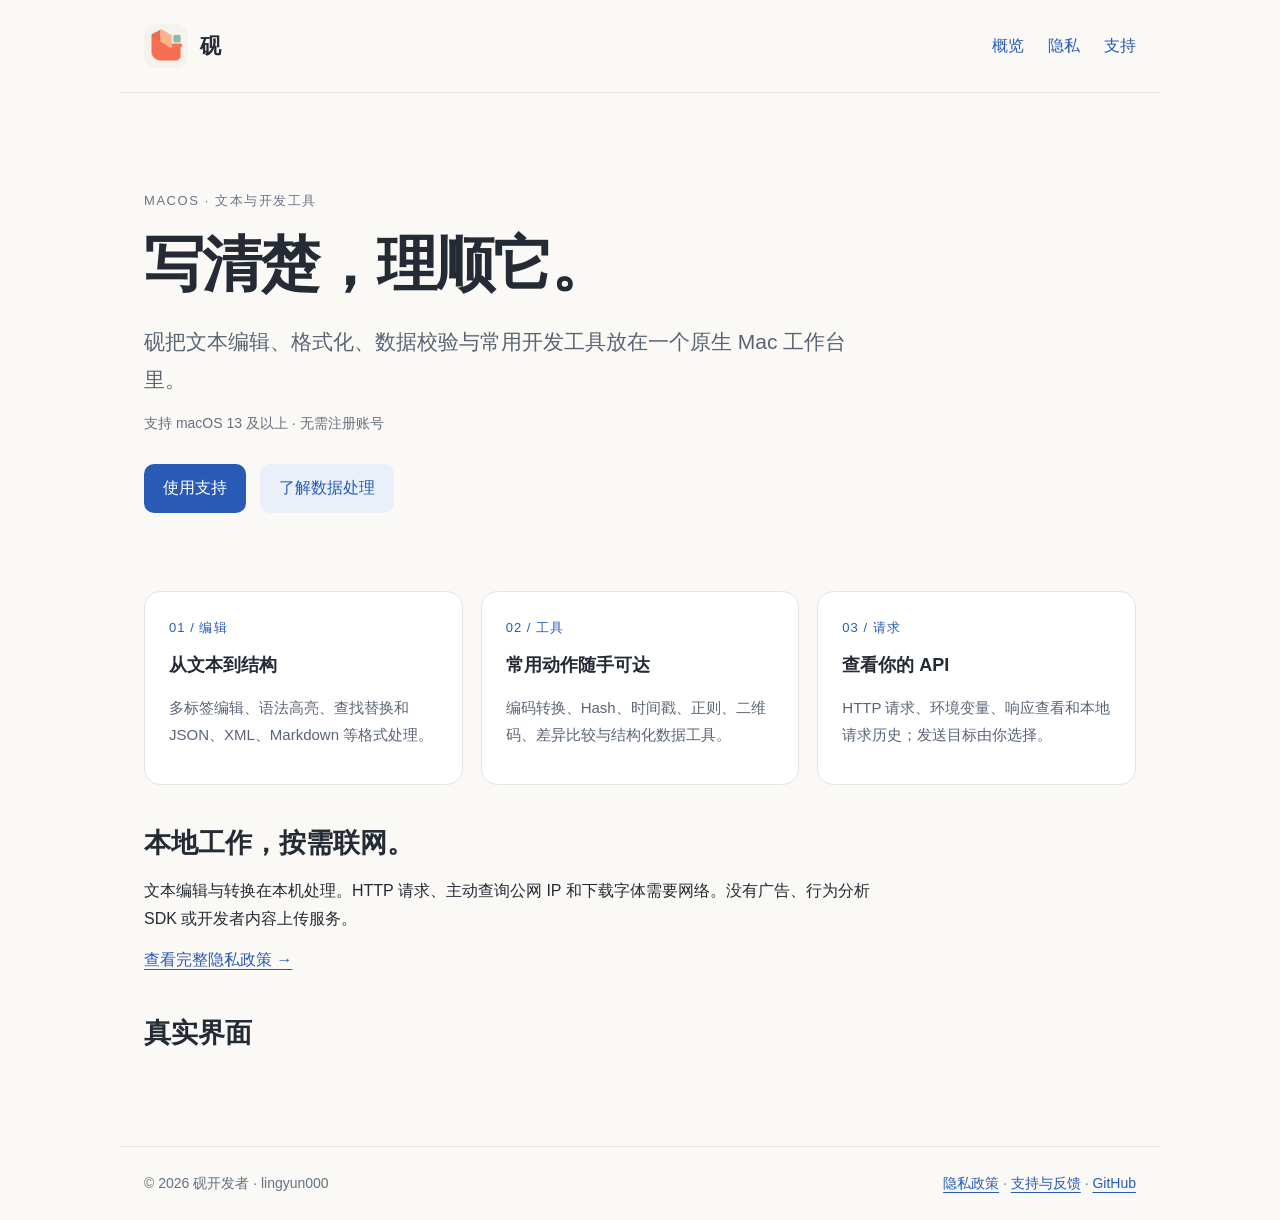
==== index.html @ 77517f28 "Publish Yan privacy policy and support website" ====
<!doctype html><html lang="zh-CN"><head><meta charset="UTF-8"><meta name="viewport" content="width=device-width,initial-scale=1"><meta name="description" content="砚，macOS 原生文本编辑与开发工具箱。隐私政策、使用支持和功能截图。"><title>macOS 开发工具箱 · 砚</title><link rel="icon" href="assets/icon.png"><link rel="stylesheet" href="style.css"></head><body><header><a class="brand" href="index.html"><img src="assets/icon.png" alt="砚应用图标">砚</a><nav aria-label="主导航"><a href="index.html">概览</a><a href="privacy.html">隐私</a><a href="support.html">支持</a></nav></header><main><section class="hero"><div class="eyebrow">MACOS · 文本与开发工具</div><h1>写清楚，理顺它。</h1><p class="lead">砚把文本编辑、格式化、数据校验与常用开发工具放在一个原生 Mac 工作台里。</p><p class="muted">支持 macOS 13 及以上 · 无需注册账号</p><div class="actions"><a class="button" href="support.html">使用支持</a><a class="button secondary" href="privacy.html">了解数据处理</a></div></section><section class="cards" aria-label="核心功能"><article class="card"><div class="number">01 / 编辑</div><h3>从文本到结构</h3><p>多标签编辑、语法高亮、查找替换和 JSON、XML、Markdown 等格式处理。</p></article><article class="card"><div class="number">02 / 工具</div><h3>常用动作随手可达</h3><p>编码转换、Hash、时间戳、正则、二维码、差异比较与结构化数据工具。</p></article><article class="card"><div class="number">03 / 请求</div><h3>查看你的 API</h3><p>HTTP 请求、环境变量、响应查看和本地请求历史；发送目标由你选择。</p></article></section><section><h2>本地工作，按需联网。</h2><p>文本编辑与转换在本机处理。HTTP 请求、主动查询公网 IP 和下载字体需要网络。没有广告、行为分析 SDK 或开发者内容上传服务。</p><a href="privacy.html">查看完整隐私政策 →</a></section><section id="screenshots"><h2>真实界面</h2><div class="screens" id="gallery"></div></section></main><footer><span>© 2026 砚开发者 · lingyun000</span><span><a href="privacy.html">隐私政策</a> · <a href="support.html">支持与反馈</a> · <a href="https://github.com/lingyun000/yan-app-support">GitHub</a></span></footer></body></html>
---- style.css ----
*{box-sizing:border-box}html{color-scheme:light}body{margin:0;background:#faf9f6;color:#242b35;font:16px/1.8 -apple-system,BlinkMacSystemFont,"SF Pro Text","PingFang SC",sans-serif}a{color:#295bb6;text-underline-offset:4px}a:focus-visible,summary:focus-visible{outline:3px solid #508ee8;outline-offset:5px}header,main,footer{max-width:1040px;margin:auto;padding:24px}header{display:flex;align-items:center;justify-content:space-between;border-bottom:1px solid #e5e4df}header a{text-decoration:none}nav{display:flex;gap:24px}.brand{display:flex;align-items:center;gap:12px;font-size:21px;font-weight:650;color:#242b35}.brand img{width:44px;height:44px;border-radius:12px}.hero{padding:72px 0 42px}.eyebrow{font-size:13px;letter-spacing:.12em;color:#6a7585}h1{font-size:clamp(36px,6vw,60px);line-height:1.15;letter-spacing:-.03em;margin:18px 0 24px}h2{font-size:27px;line-height:1.4;margin:40px 0 14px}h3{font-size:18px;margin:10px 0}p{max-width:760px;margin:12px 0}.lead{font-size:21px;color:#586474;max-width:720px}.actions{display:flex;gap:14px;flex-wrap:wrap;margin-top:28px}.button{display:inline-block;background:#295bb6;color:white;padding:10px 19px;border-radius:10px;text-decoration:none}.button.secondary{color:#295bb6;background:#eaf0fa}.cards{display:grid;grid-template-columns:repeat(3,1fr);gap:18px;margin:36px 0}.card{background:white;border:1px solid #e4e5e8;border-radius:16px;padding:24px}.card p{font-size:15px;color:#596576}.number{color:#295bb6;font-size:13px;letter-spacing:.08em}.notice{border-left:3px solid #295bb6;background:#f0f4fb;padding:16px 22px;margin:24px 0}.muted,footer{color:#657080;font-size:14px}.document{max-width:850px}.document h1{font-size:42px}.document h2{font-size:24px}table{border-collapse:collapse;width:100%;margin:20px 0;font-size:14px}th,td{padding:12px;border:1px solid #dde1e7;text-align:left;vertical-align:top}th{background:#edf1f7}code{font-family:ui-monospace,monospace;font-size:.9em;overflow-wrap:anywhere}details{background:white;border:1px solid #e4e5e8;border-radius:12px;padding:18px 22px;margin:12px 0}summary{cursor:pointer;font-weight:600}footer{border-top:1px solid #e5e4df;margin-top:55px;display:flex;justify-content:space-between;gap:16px;flex-wrap:wrap}.screens{display:grid;gap:24px}.screens img{display:block;width:100%;border-radius:12px;border:1px solid #dde1e7}.screens figcaption{color:#657080;font-size:14px}figure{margin:0}ul,ol{padding-left:24px}li{margin:6px 0}@media(max-width:700px){header{align-items:flex-start;gap:12px}nav{gap:14px;font-size:14px}.hero{padding-top:42px}.cards{grid-template-columns:1fr}.document h1{font-size:34px}table{display:block;overflow:auto}}
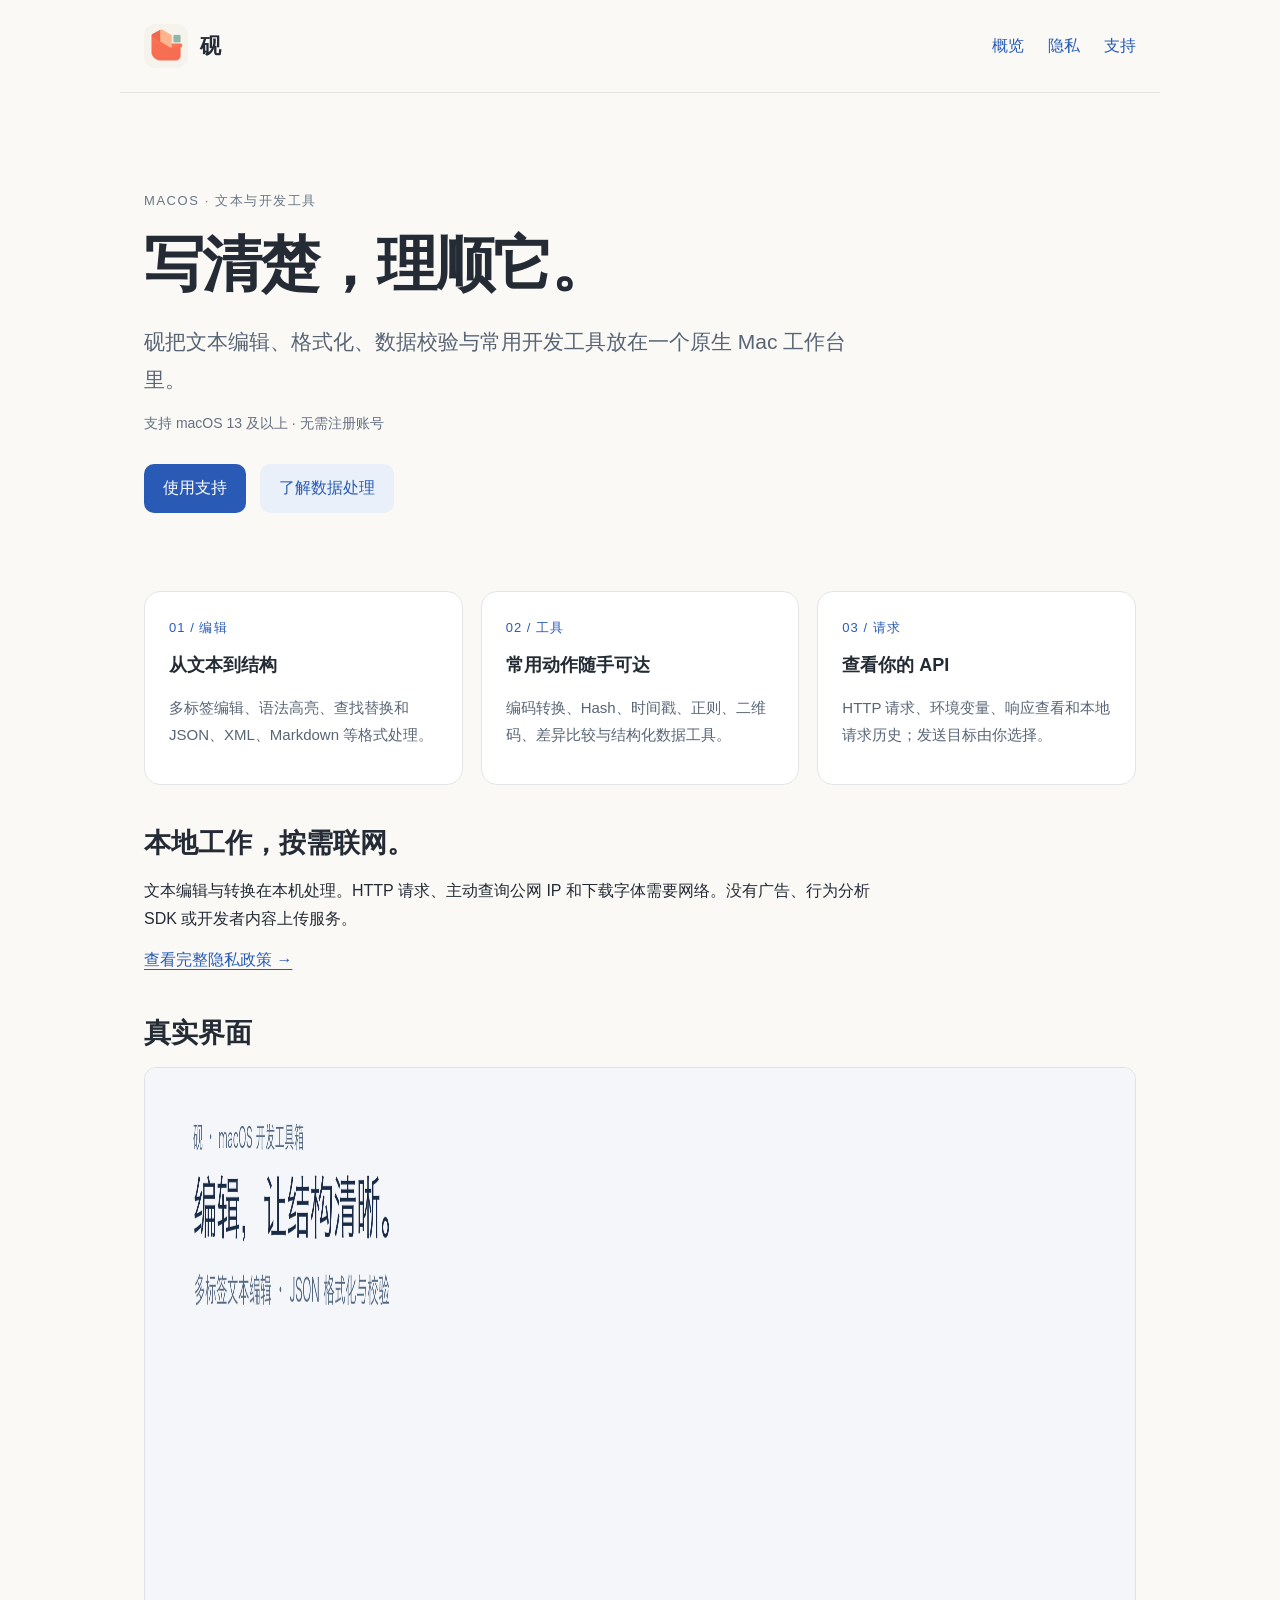
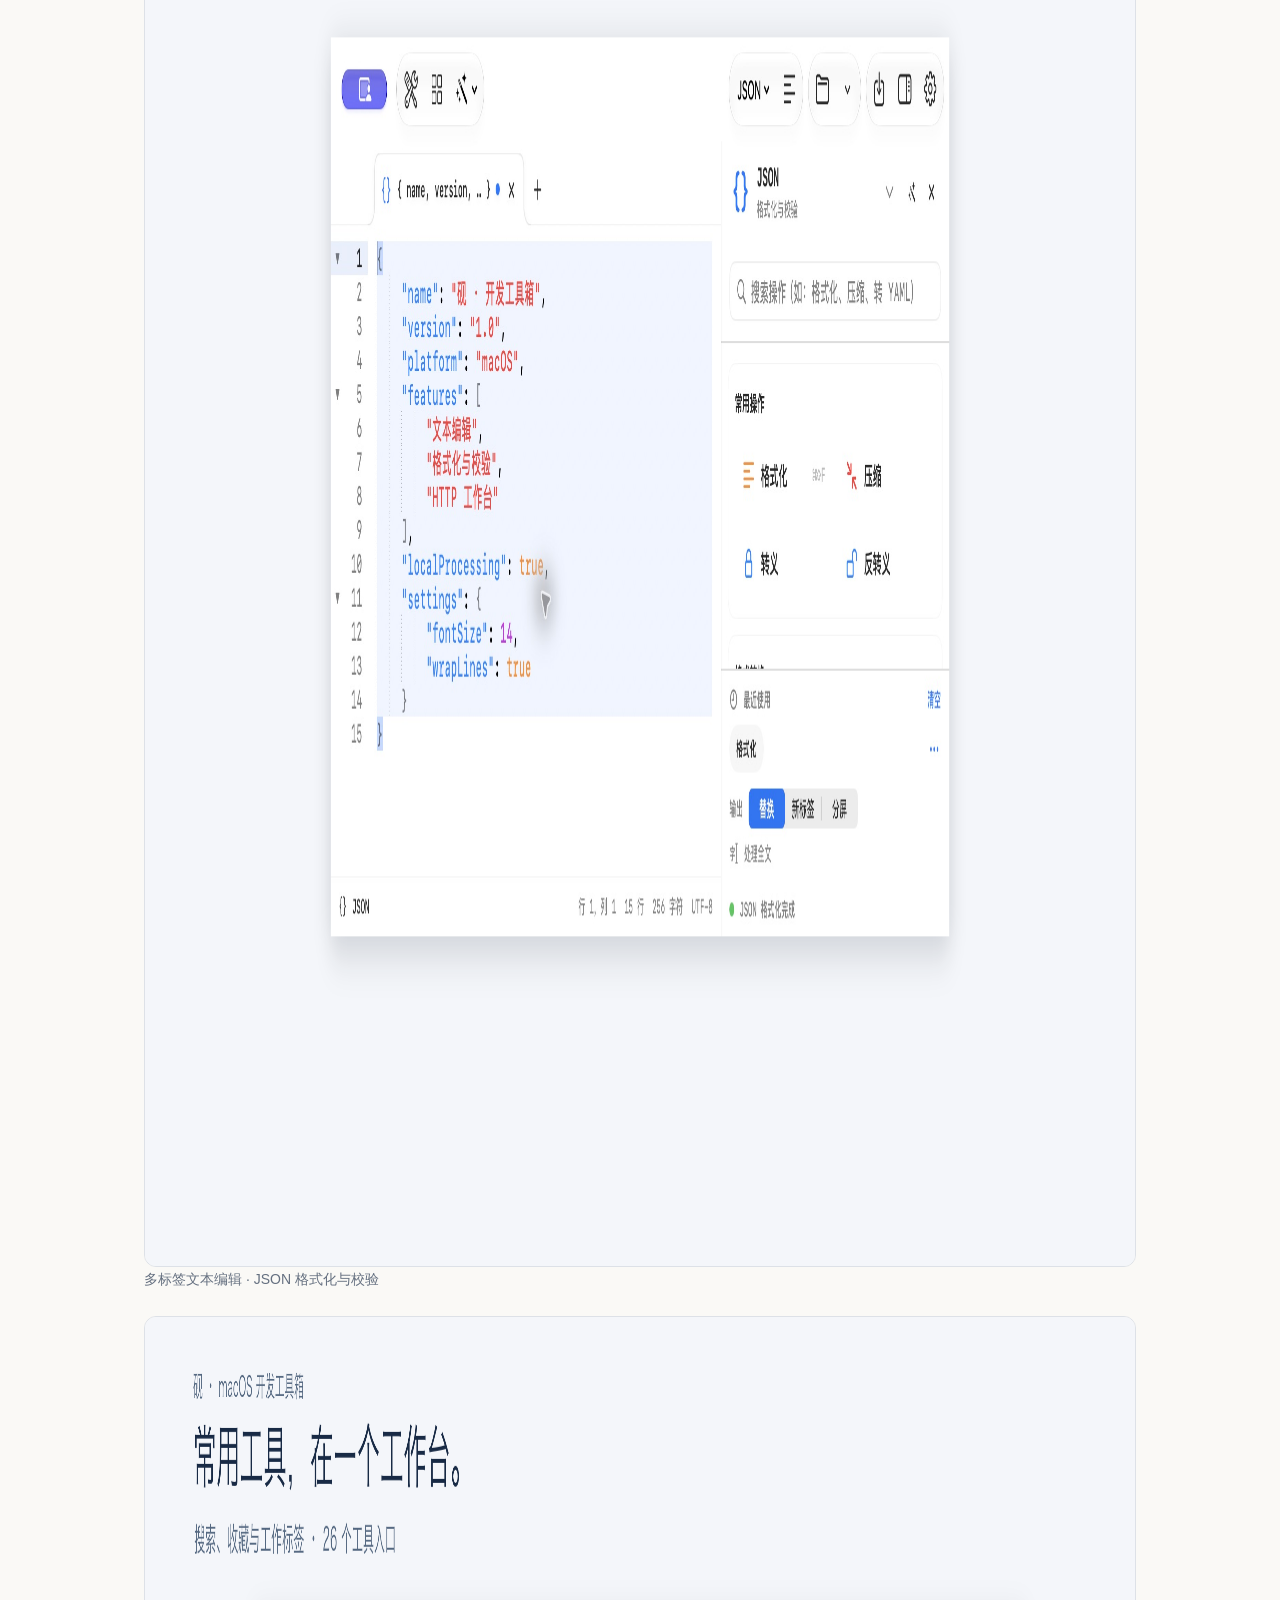
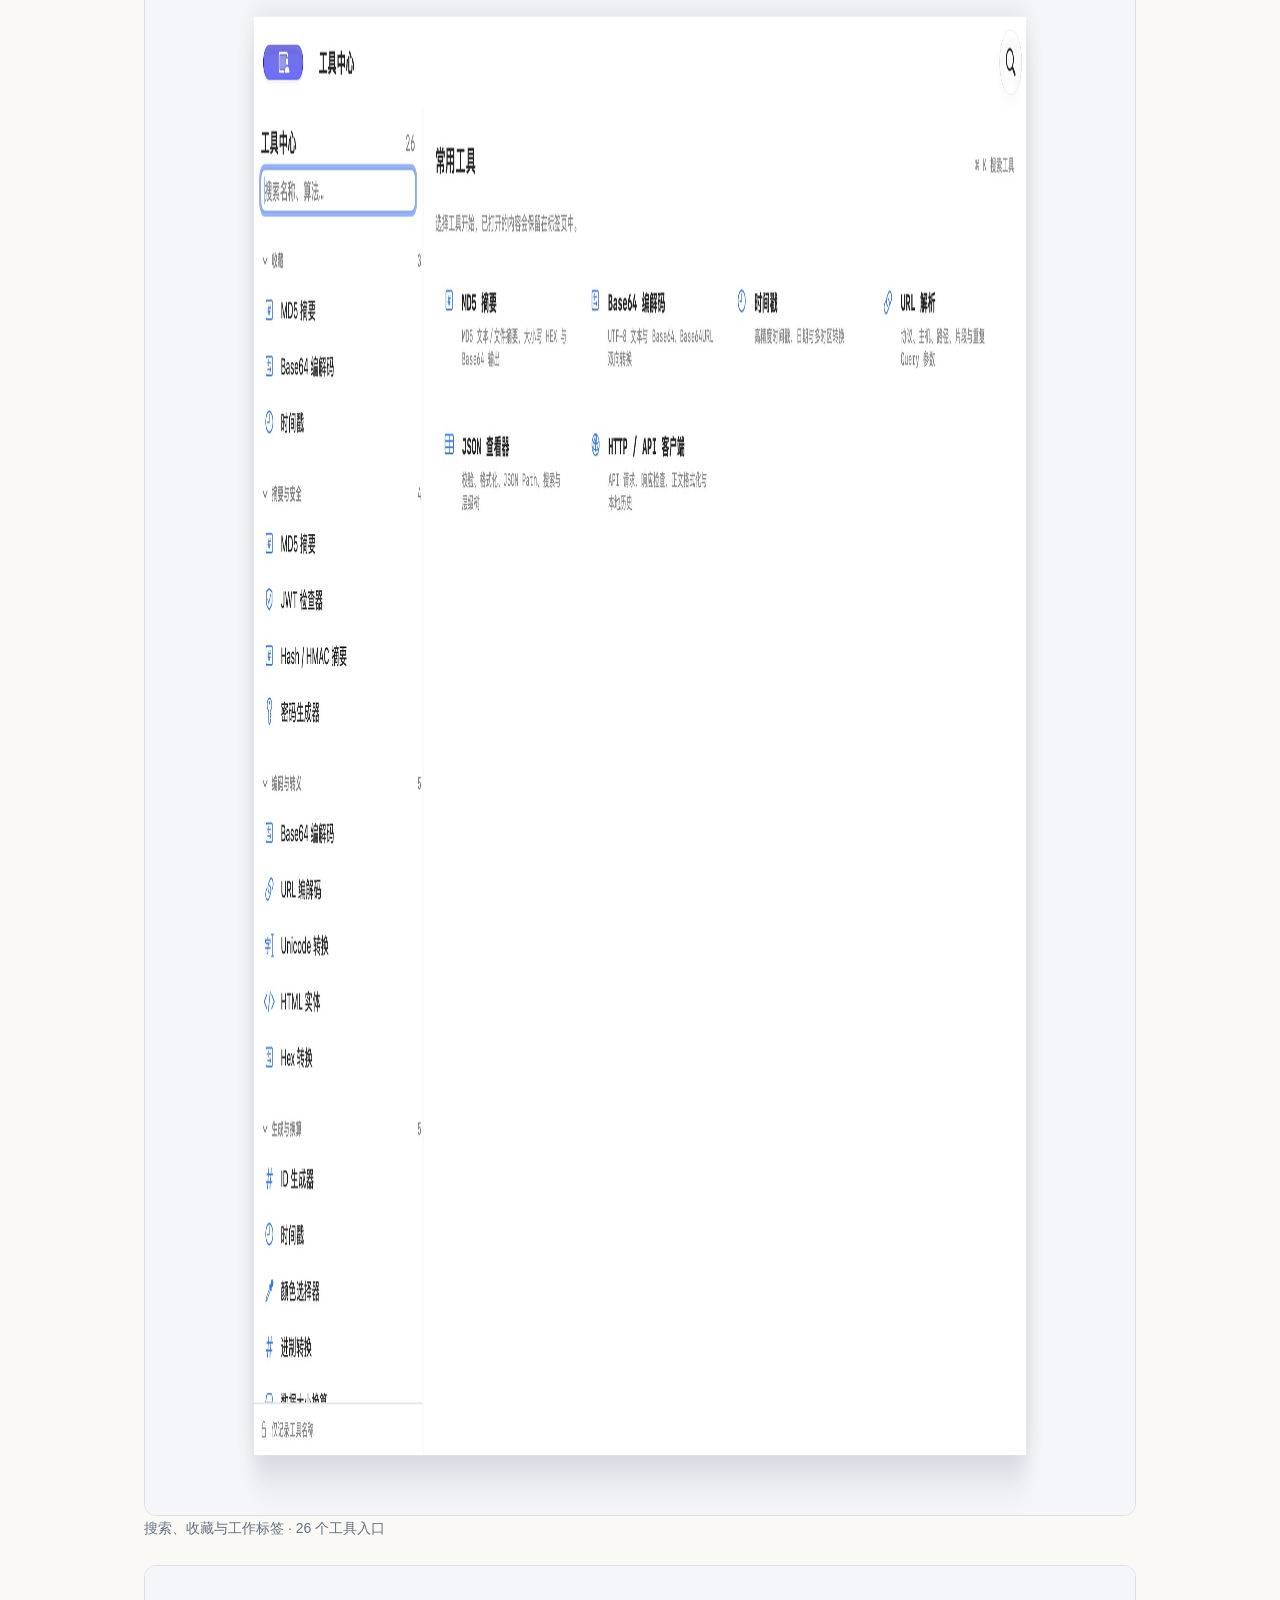
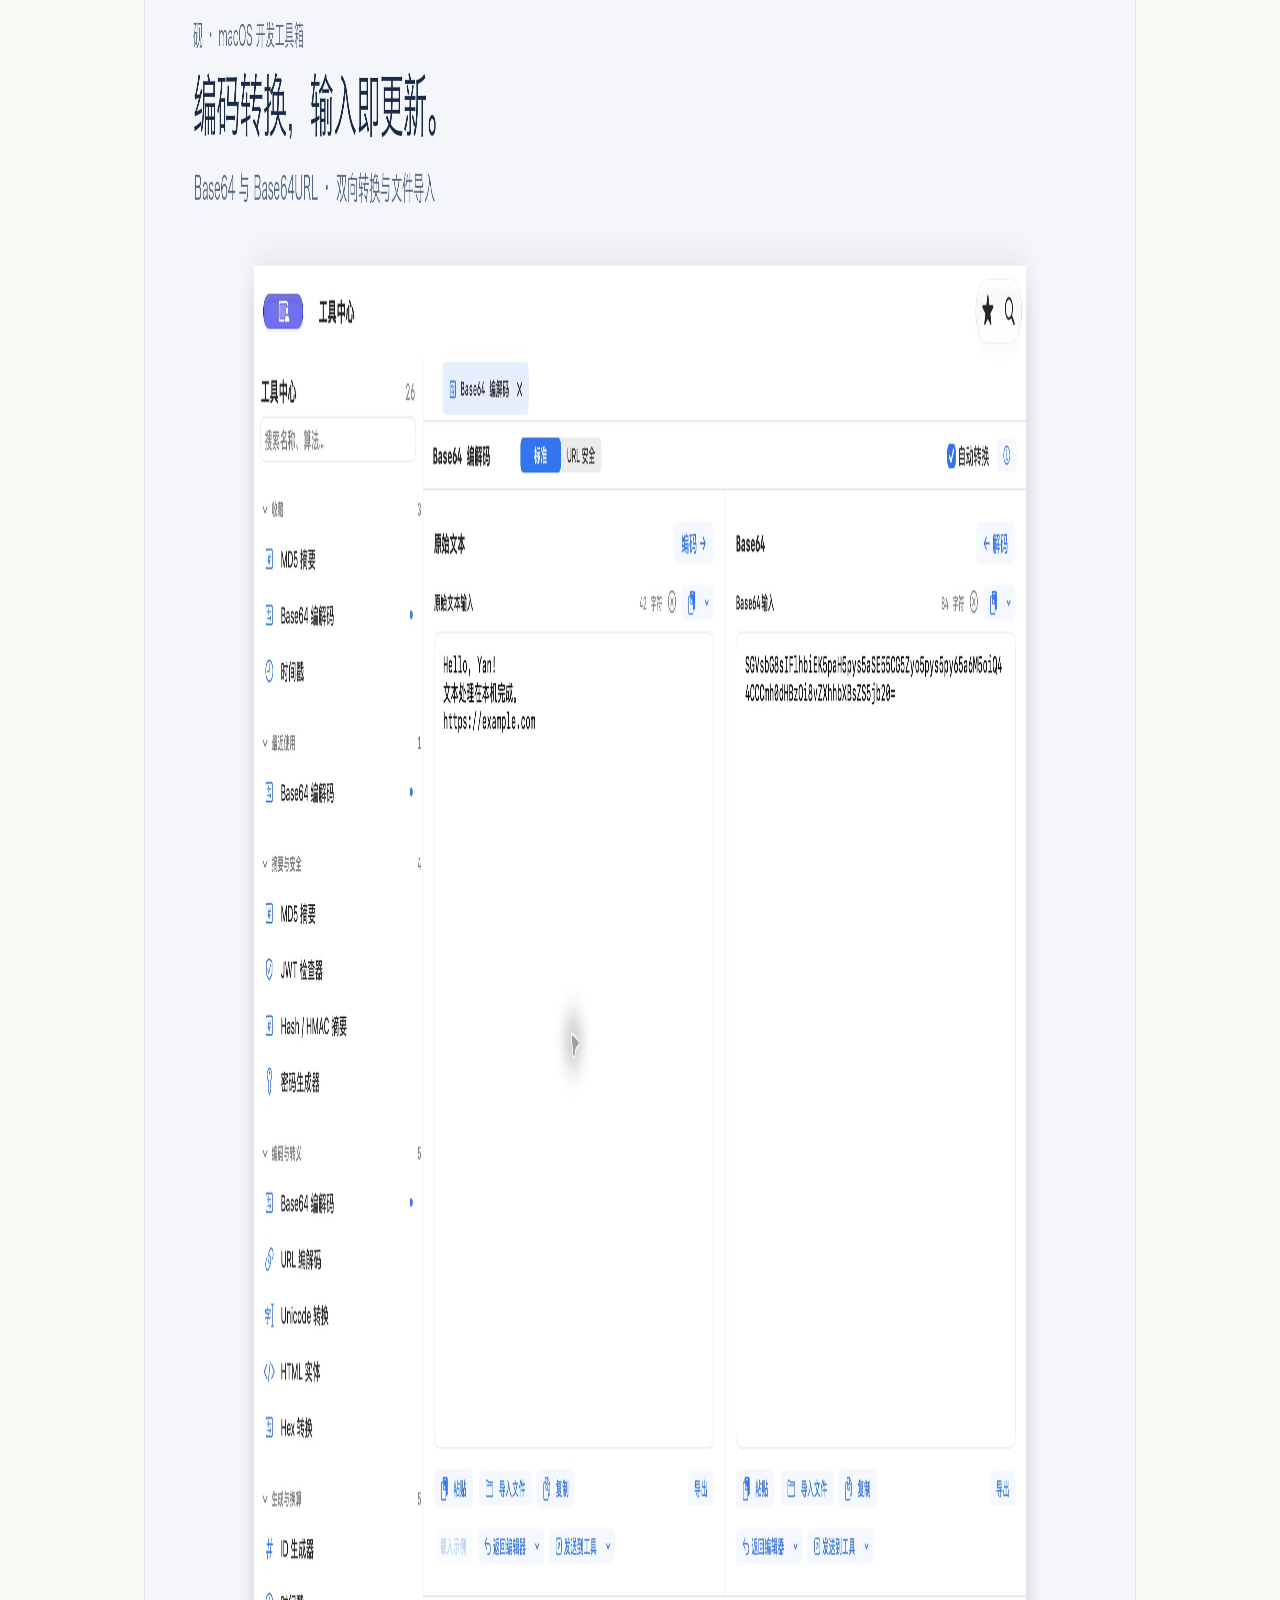
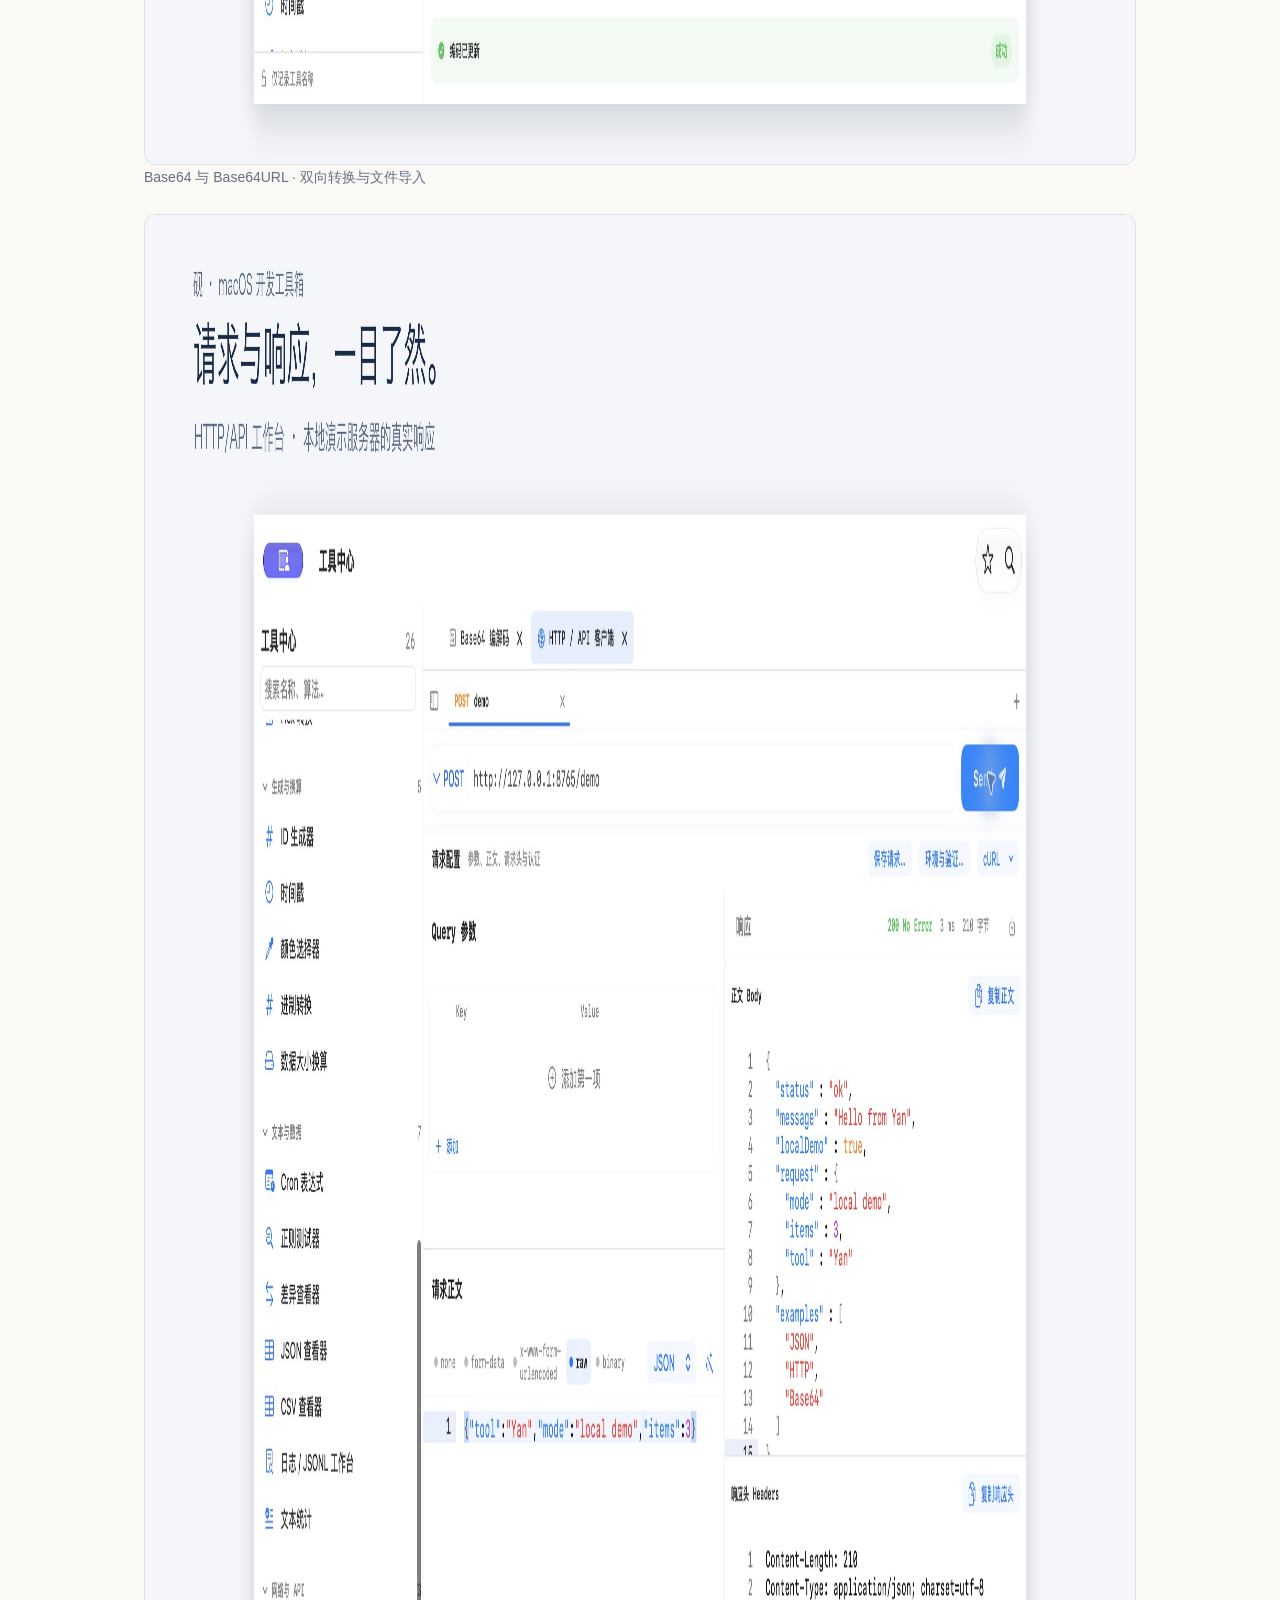
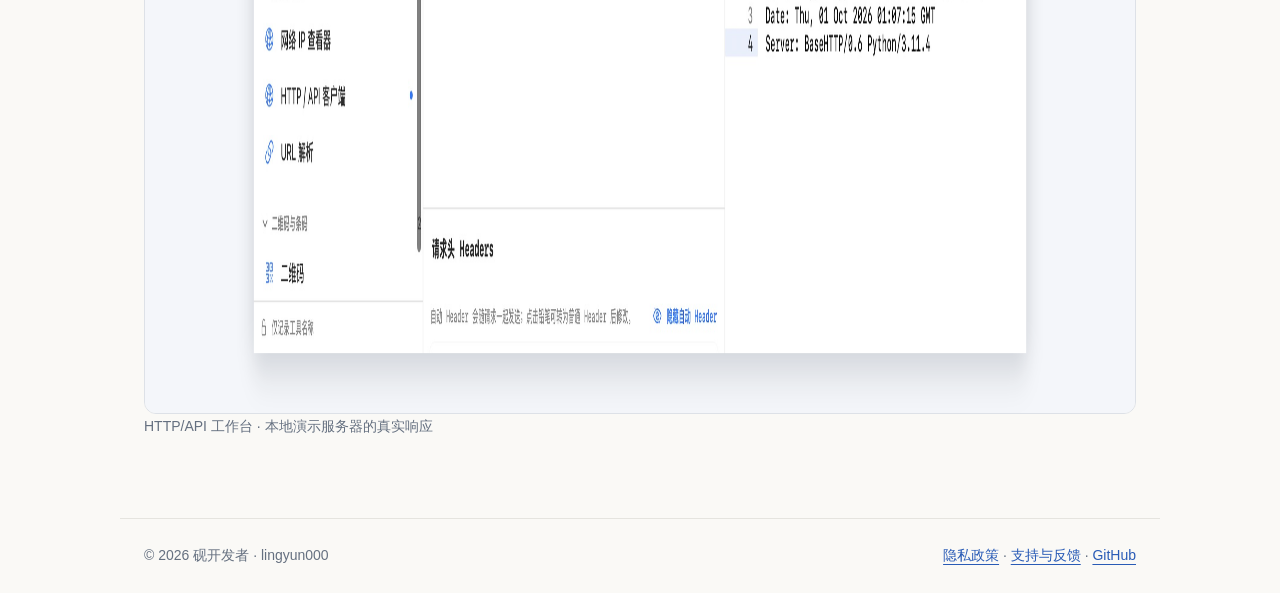
==== commit bede738e: "Add actual app screenshots and feature gallery" ====
--- a/index.html
+++ b/index.html
@@ -1 +1 @@
-<!doctype html><html lang="zh-CN"><head><meta charset="UTF-8"><meta name="viewport" content="width=device-width,initial-scale=1"><meta name="description" content="砚，macOS 原生文本编辑与开发工具箱。隐私政策、使用支持和功能截图。"><title>macOS 开发工具箱 · 砚</title><link rel="icon" href="assets/icon.png"><link rel="stylesheet" href="style.css"></head><body><header><a class="brand" href="index.html"><img src="assets/icon.png" alt="砚应用图标">砚</a><nav aria-label="主导航"><a href="index.html">概览</a><a href="privacy.html">隐私</a><a href="support.html">支持</a></nav></header><main><section class="hero"><div class="eyebrow">MACOS · 文本与开发工具</div><h1>写清楚，理顺它。</h1><p class="lead">砚把文本编辑、格式化、数据校验与常用开发工具放在一个原生 Mac 工作台里。</p><p class="muted">支持 macOS 13 及以上 · 无需注册账号</p><div class="actions"><a class="button" href="support.html">使用支持</a><a class="button secondary" href="privacy.html">了解数据处理</a></div></section><section class="cards" aria-label="核心功能"><article class="card"><div class="number">01 / 编辑</div><h3>从文本到结构</h3><p>多标签编辑、语法高亮、查找替换和 JSON、XML、Markdown 等格式处理。</p></article><article class="card"><div class="number">02 / 工具</div><h3>常用动作随手可达</h3><p>编码转换、Hash、时间戳、正则、二维码、差异比较与结构化数据工具。</p></article><article class="card"><div class="number">03 / 请求</div><h3>查看你的 API</h3><p>HTTP 请求、环境变量、响应查看和本地请求历史；发送目标由你选择。</p></article></section><section><h2>本地工作，按需联网。</h2><p>文本编辑与转换在本机处理。HTTP 请求、主动查询公网 IP 和下载字体需要网络。没有广告、行为分析 SDK 或开发者内容上传服务。</p><a href="privacy.html">查看完整隐私政策 →</a></section><section id="screenshots"><h2>真实界面</h2><div class="screens" id="gallery"></div></section></main><footer><span>© 2026 砚开发者 · lingyun000</span><span><a href="privacy.html">隐私政策</a> · <a href="support.html">支持与反馈</a> · <a href="https://github.com/lingyun000/yan-app-support">GitHub</a></span></footer></body></html>+<!doctype html><html lang="zh-CN"><head><meta charset="UTF-8"><meta name="viewport" content="width=device-width,initial-scale=1"><meta name="description" content="砚，macOS 原生文本编辑与开发工具箱。隐私政策、使用支持和功能截图。"><title>macOS 开发工具箱 · 砚</title><link rel="icon" href="assets/icon.png"><link rel="stylesheet" href="style.css"></head><body><header><a class="brand" href="index.html"><img src="assets/icon.png" alt="砚应用图标">砚</a><nav aria-label="主导航"><a href="index.html">概览</a><a href="privacy.html">隐私</a><a href="support.html">支持</a></nav></header><main><section class="hero"><div class="eyebrow">MACOS · 文本与开发工具</div><h1>写清楚，理顺它。</h1><p class="lead">砚把文本编辑、格式化、数据校验与常用开发工具放在一个原生 Mac 工作台里。</p><p class="muted">支持 macOS 13 及以上 · 无需注册账号</p><div class="actions"><a class="button" href="support.html">使用支持</a><a class="button secondary" href="privacy.html">了解数据处理</a></div></section><section class="cards" aria-label="核心功能"><article class="card"><div class="number">01 / 编辑</div><h3>从文本到结构</h3><p>多标签编辑、语法高亮、查找替换和 JSON、XML、Markdown 等格式处理。</p></article><article class="card"><div class="number">02 / 工具</div><h3>常用动作随手可达</h3><p>编码转换、Hash、时间戳、正则、二维码、差异比较与结构化数据工具。</p></article><article class="card"><div class="number">03 / 请求</div><h3>查看你的 API</h3><p>HTTP 请求、环境变量、响应查看和本地请求历史；发送目标由你选择。</p></article></section><section><h2>本地工作，按需联网。</h2><p>文本编辑与转换在本机处理。HTTP 请求、主动查询公网 IP 和下载字体需要网络。没有广告、行为分析 SDK 或开发者内容上传服务。</p><a href="privacy.html">查看完整隐私政策 →</a></section><section id="screenshots"><h2>真实界面</h2><div class="screens" id="gallery"><figure><img src="assets/editor.png" alt="编辑，让结构清晰。 多标签文本编辑 · JSON 格式化与校验" loading="lazy" width="2880" height="1800"><figcaption>多标签文本编辑 · JSON 格式化与校验</figcaption></figure><figure><img src="assets/tools.png" alt="常用工具，在一个工作台。 搜索、收藏与工作标签 · 26 个工具入口" loading="lazy" width="2880" height="1800"><figcaption>搜索、收藏与工作标签 · 26 个工具入口</figcaption></figure><figure><img src="assets/base64.png" alt="编码转换，输入即更新。 Base64 与 Base64URL · 双向转换与文件导入" loading="lazy" width="2880" height="1800"><figcaption>Base64 与 Base64URL · 双向转换与文件导入</figcaption></figure><figure><img src="assets/http.png" alt="请求与响应，一目了然。 HTTP/API 工作台 · 本地演示服务器的真实响应" loading="lazy" width="2880" height="1800"><figcaption>HTTP/API 工作台 · 本地演示服务器的真实响应</figcaption></figure></div></section></main><footer><span>© 2026 砚开发者 · lingyun000</span><span><a href="privacy.html">隐私政策</a> · <a href="support.html">支持与反馈</a> · <a href="https://github.com/lingyun000/yan-app-support">GitHub</a></span></footer></body></html>
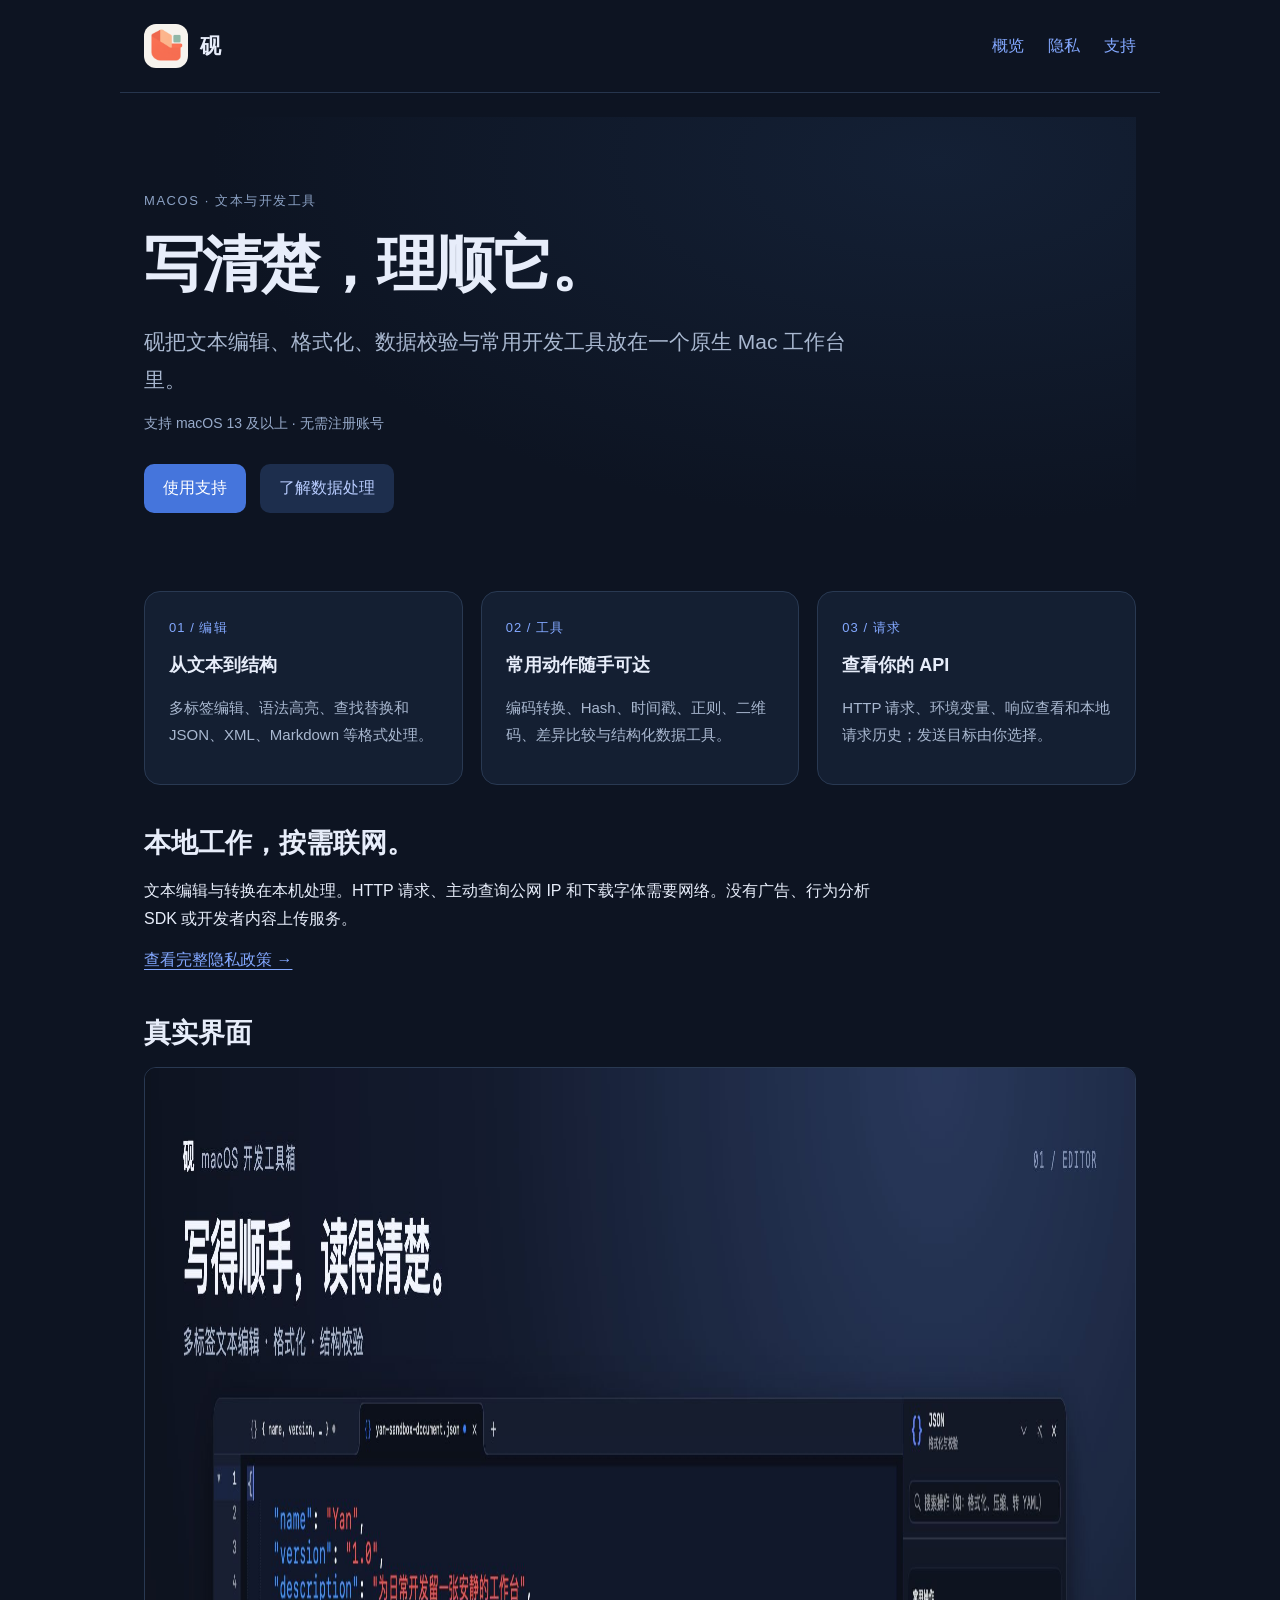
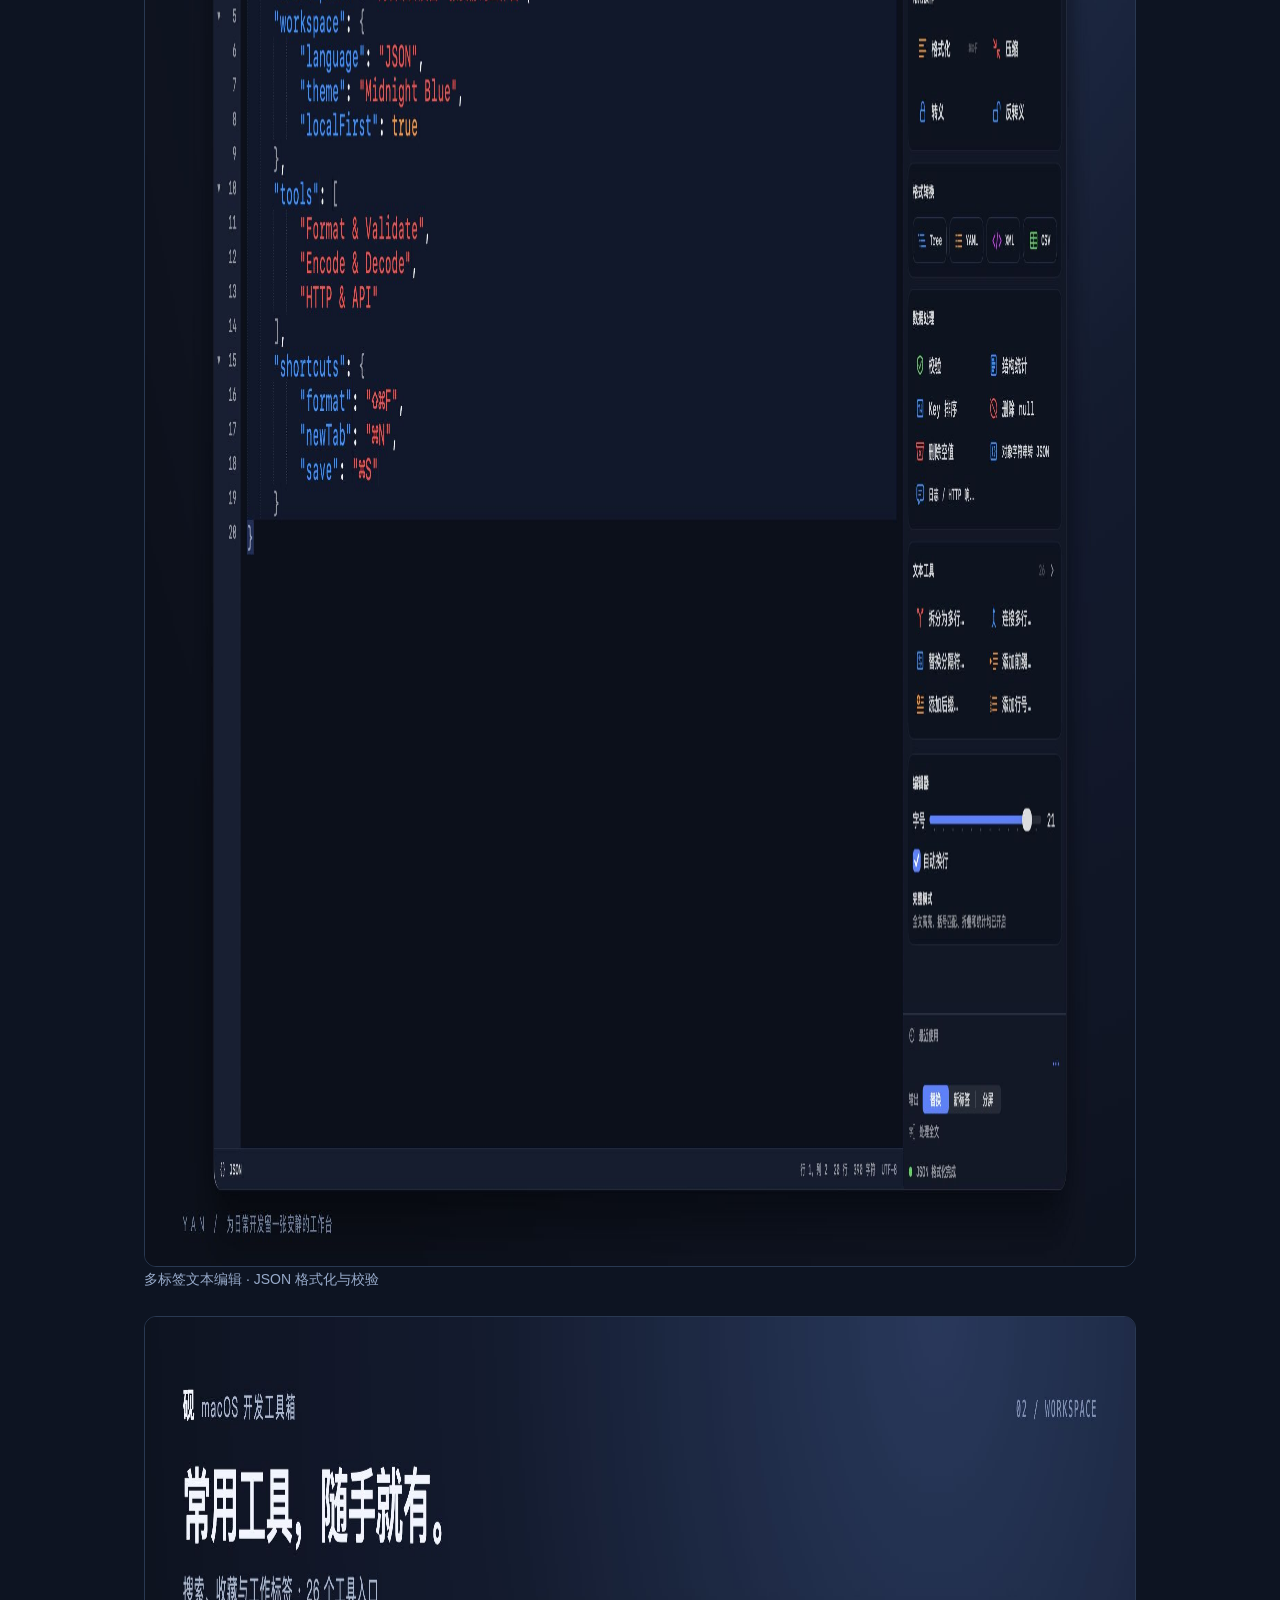
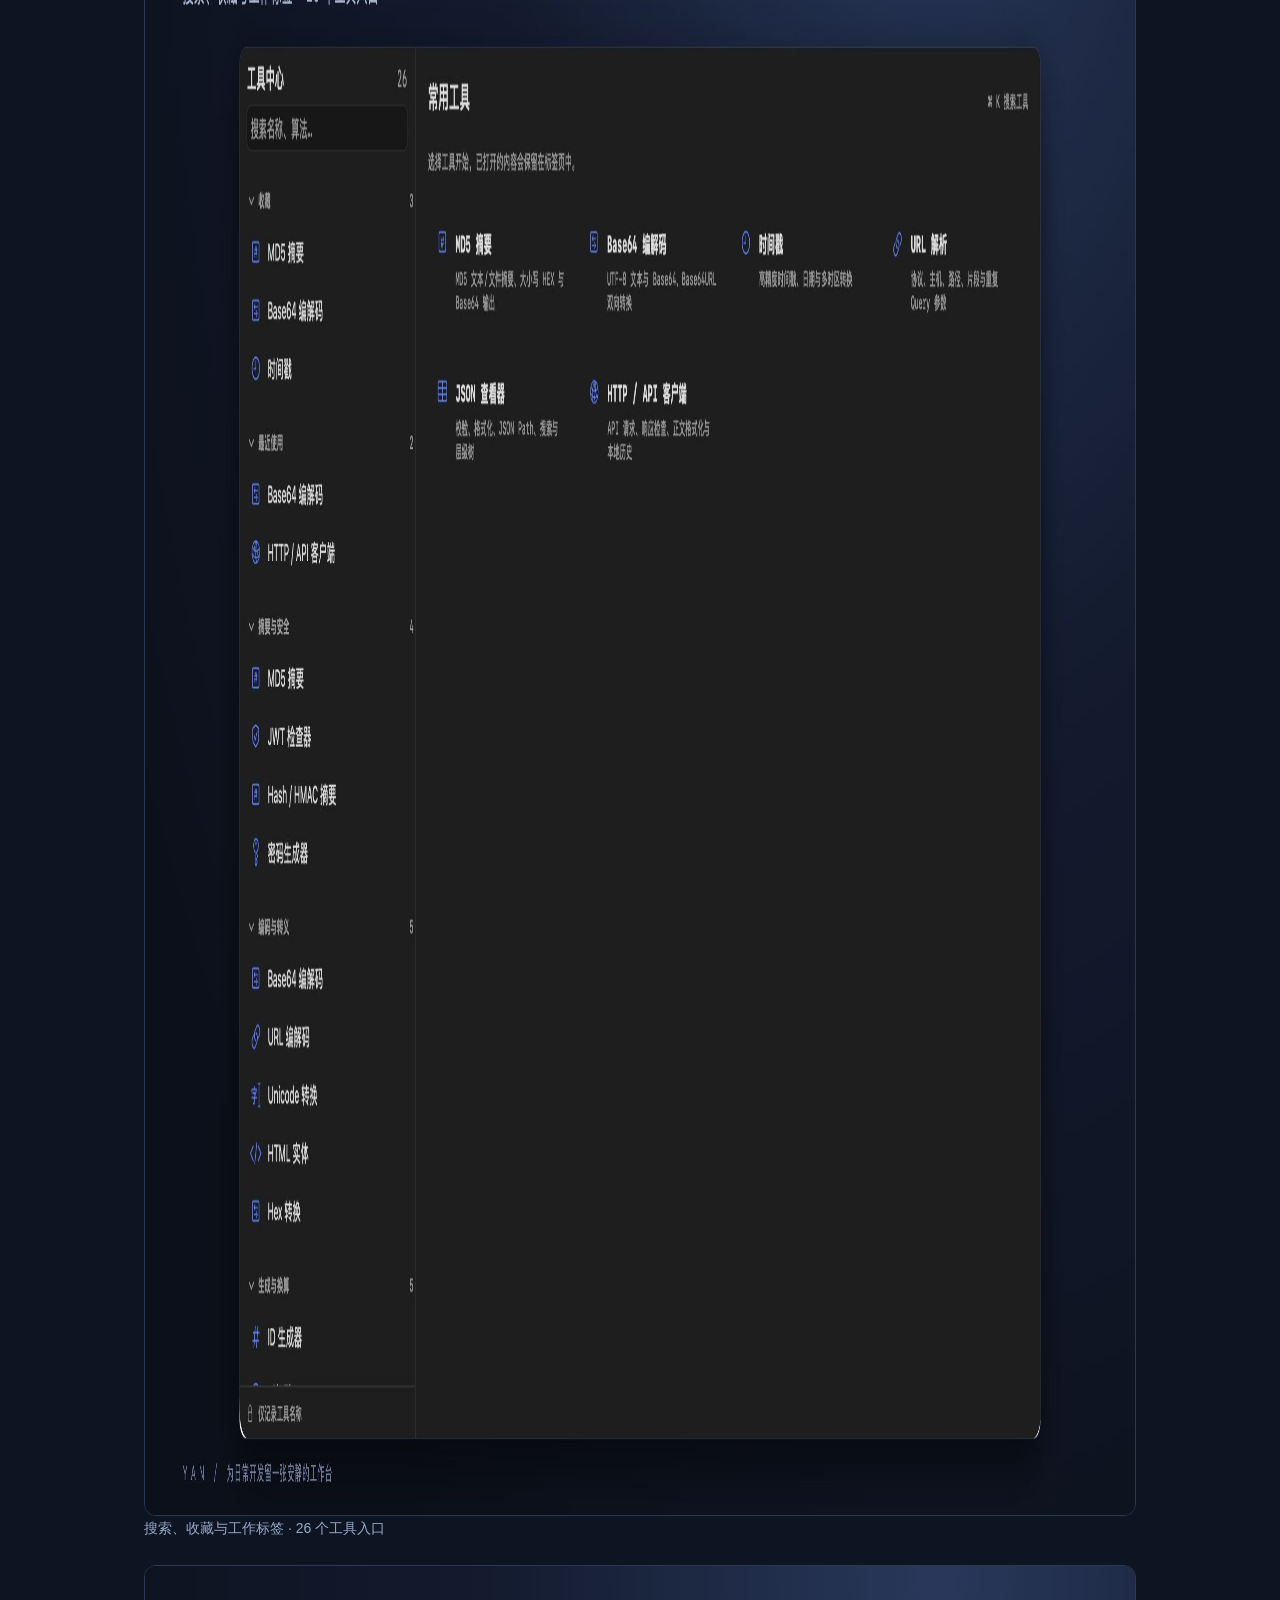
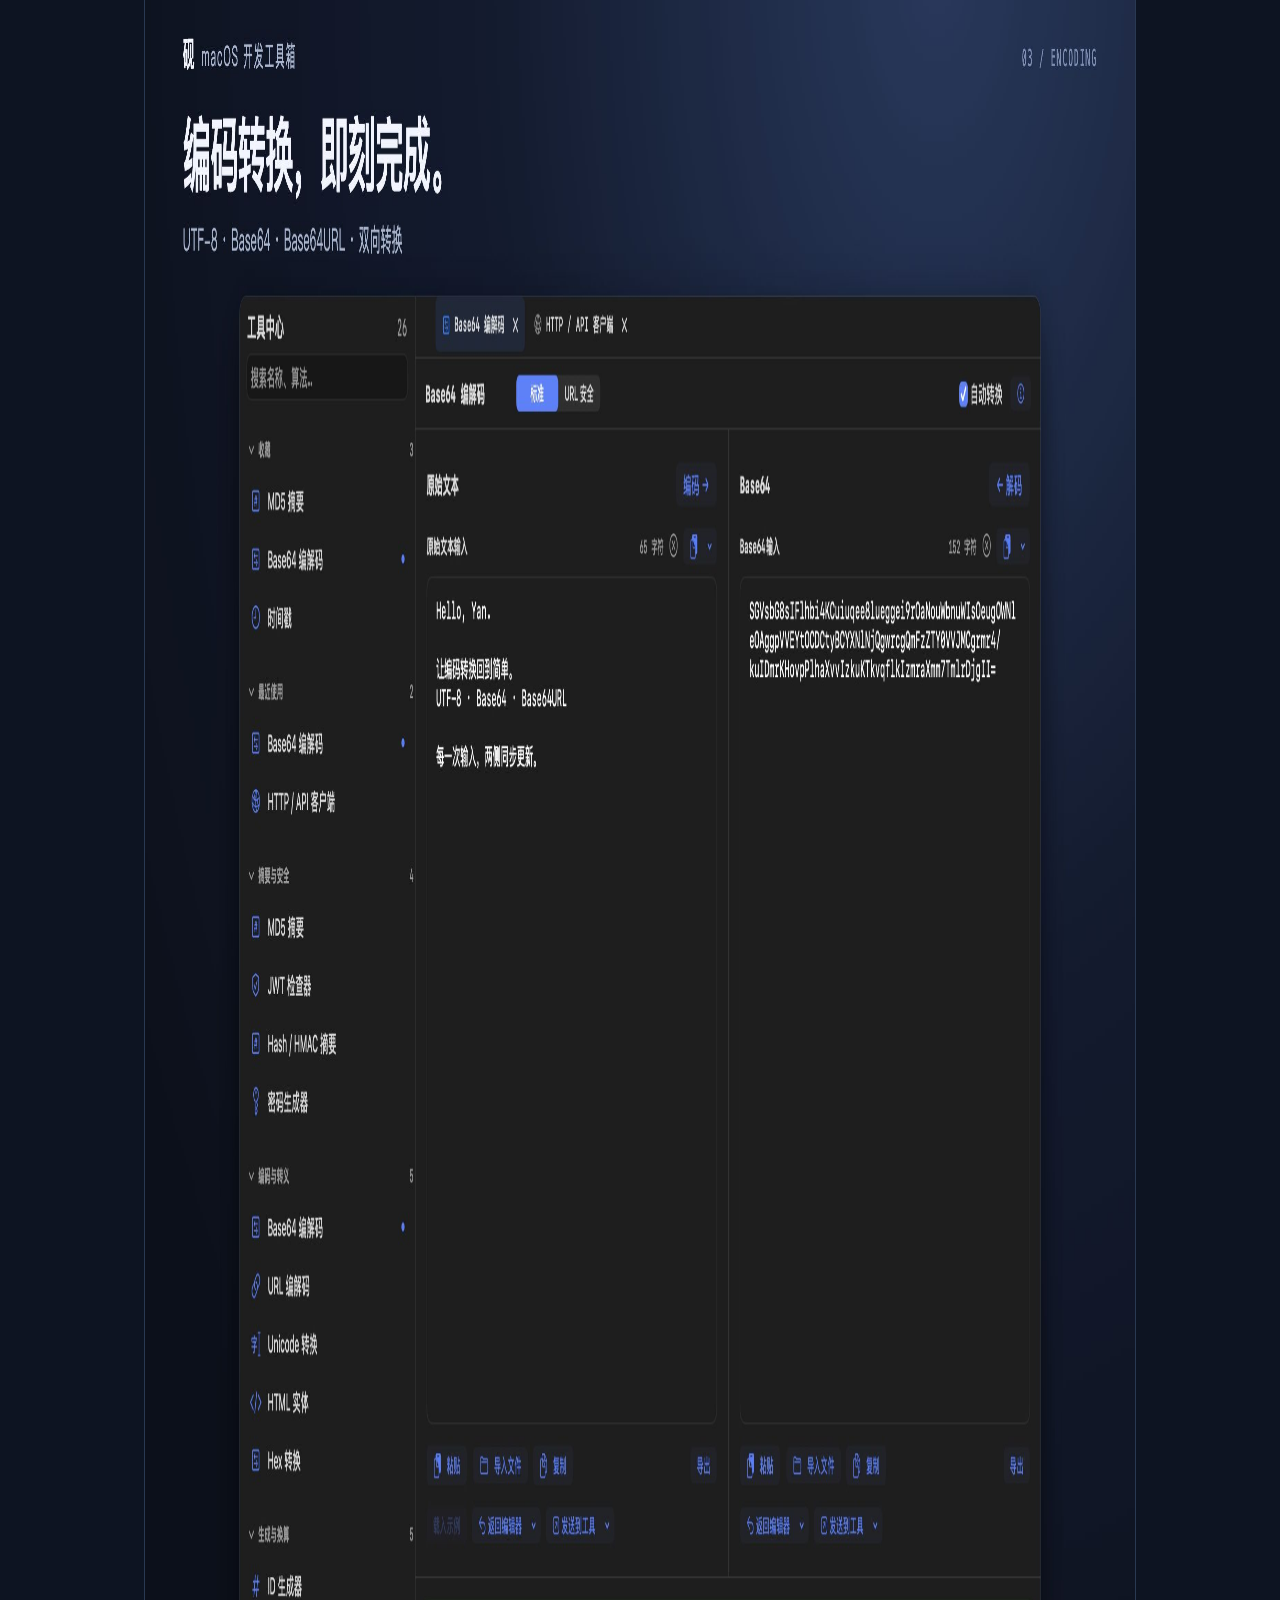
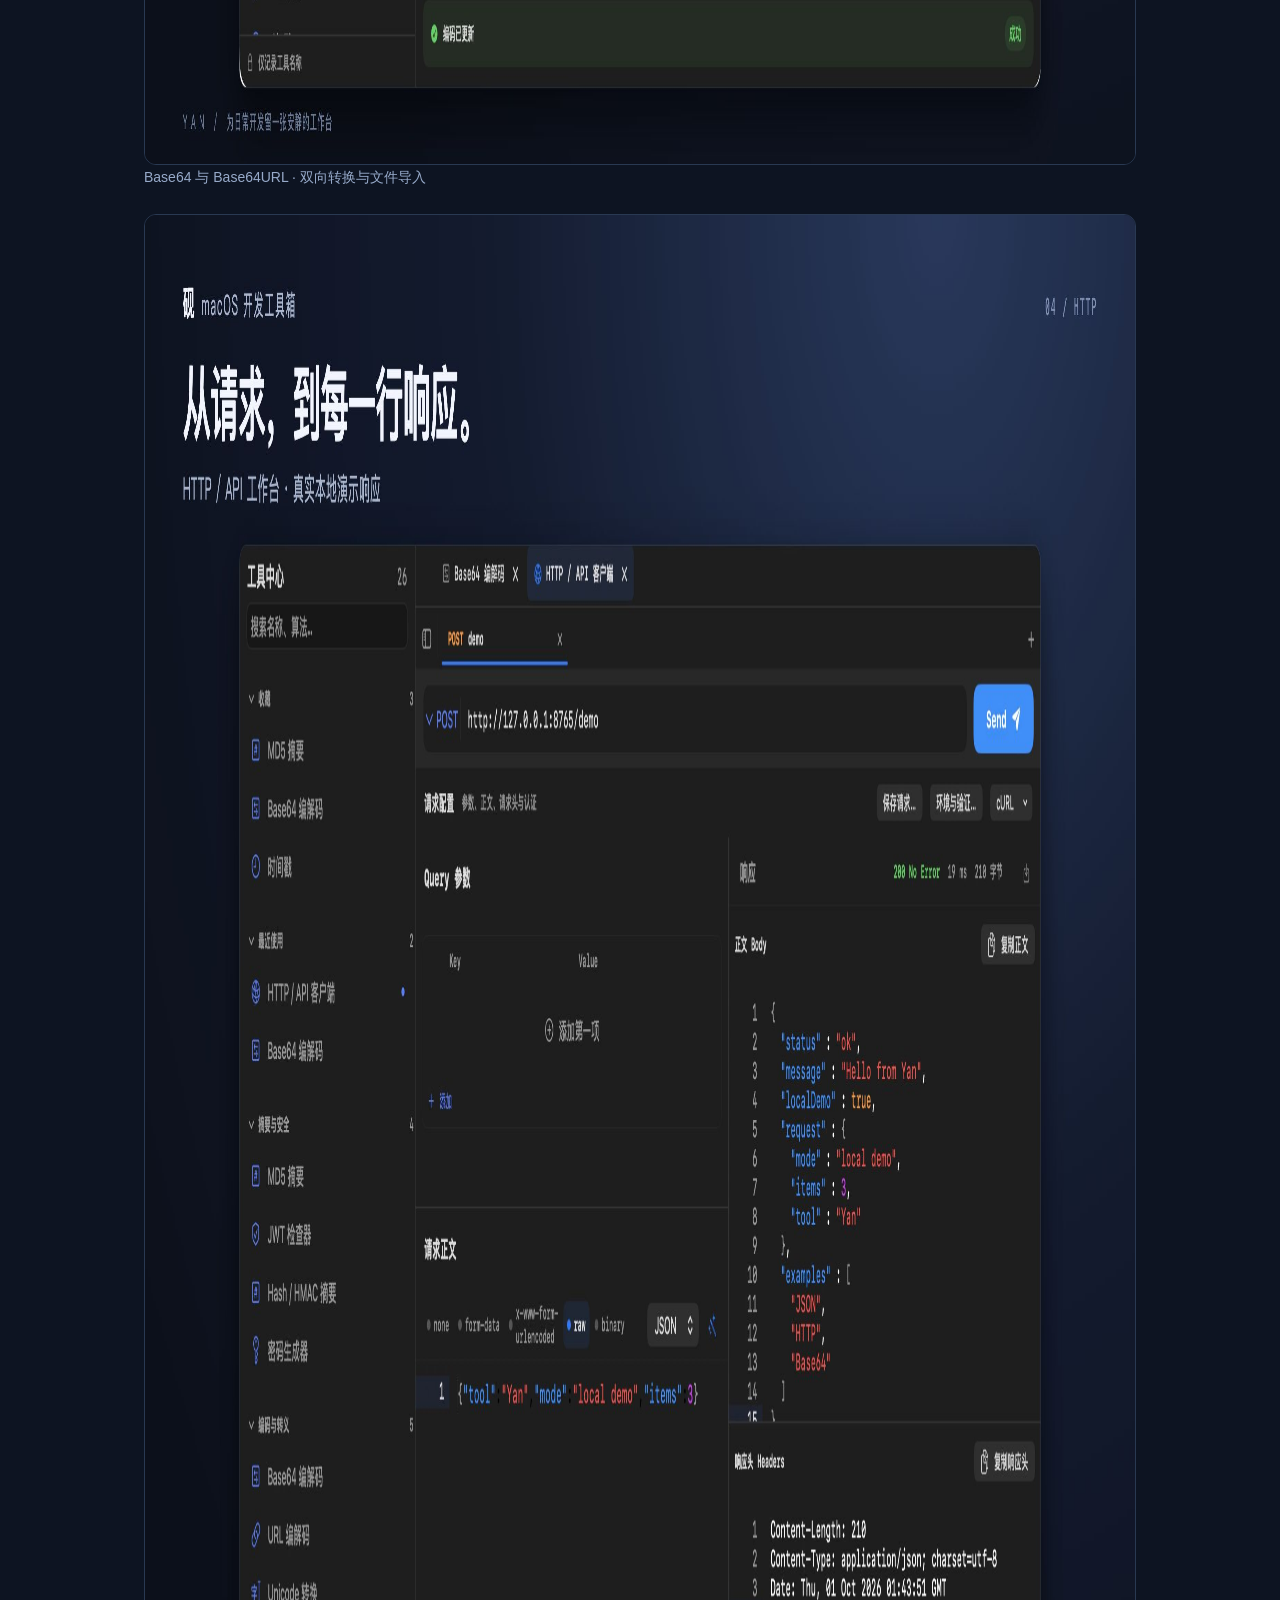
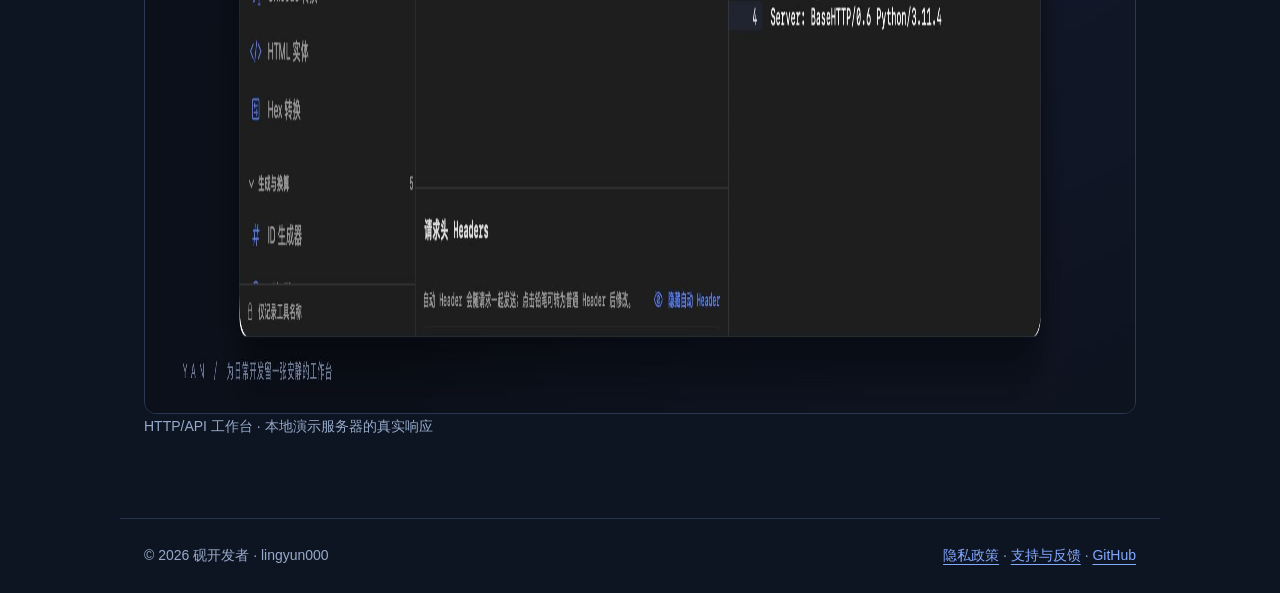
==== commit 30f56a5a: "Replace store visuals with authentic dark screenshots" ====
--- a/index.html
+++ b/index.html
@@ -1 +1 @@
-<!doctype html><html lang="zh-CN"><head><meta charset="UTF-8"><meta name="viewport" content="width=device-width,initial-scale=1"><meta name="description" content="砚，macOS 原生文本编辑与开发工具箱。隐私政策、使用支持和功能截图。"><title>macOS 开发工具箱 · 砚</title><link rel="icon" href="assets/icon.png"><link rel="stylesheet" href="style.css"></head><body><header><a class="brand" href="index.html"><img src="assets/icon.png" alt="砚应用图标">砚</a><nav aria-label="主导航"><a href="index.html">概览</a><a href="privacy.html">隐私</a><a href="support.html">支持</a></nav></header><main><section class="hero"><div class="eyebrow">MACOS · 文本与开发工具</div><h1>写清楚，理顺它。</h1><p class="lead">砚把文本编辑、格式化、数据校验与常用开发工具放在一个原生 Mac 工作台里。</p><p class="muted">支持 macOS 13 及以上 · 无需注册账号</p><div class="actions"><a class="button" href="support.html">使用支持</a><a class="button secondary" href="privacy.html">了解数据处理</a></div></section><section class="cards" aria-label="核心功能"><article class="card"><div class="number">01 / 编辑</div><h3>从文本到结构</h3><p>多标签编辑、语法高亮、查找替换和 JSON、XML、Markdown 等格式处理。</p></article><article class="card"><div class="number">02 / 工具</div><h3>常用动作随手可达</h3><p>编码转换、Hash、时间戳、正则、二维码、差异比较与结构化数据工具。</p></article><article class="card"><div class="number">03 / 请求</div><h3>查看你的 API</h3><p>HTTP 请求、环境变量、响应查看和本地请求历史；发送目标由你选择。</p></article></section><section><h2>本地工作，按需联网。</h2><p>文本编辑与转换在本机处理。HTTP 请求、主动查询公网 IP 和下载字体需要网络。没有广告、行为分析 SDK 或开发者内容上传服务。</p><a href="privacy.html">查看完整隐私政策 →</a></section><section id="screenshots"><h2>真实界面</h2><div class="screens" id="gallery"><figure><img src="assets/editor.png" alt="编辑，让结构清晰。 多标签文本编辑 · JSON 格式化与校验" loading="lazy" width="2880" height="1800"><figcaption>多标签文本编辑 · JSON 格式化与校验</figcaption></figure><figure><img src="assets/tools.png" alt="常用工具，在一个工作台。 搜索、收藏与工作标签 · 26 个工具入口" loading="lazy" width="2880" height="1800"><figcaption>搜索、收藏与工作标签 · 26 个工具入口</figcaption></figure><figure><img src="assets/base64.png" alt="编码转换，输入即更新。 Base64 与 Base64URL · 双向转换与文件导入" loading="lazy" width="2880" height="1800"><figcaption>Base64 与 Base64URL · 双向转换与文件导入</figcaption></figure><figure><img src="assets/http.png" alt="请求与响应，一目了然。 HTTP/API 工作台 · 本地演示服务器的真实响应" loading="lazy" width="2880" height="1800"><figcaption>HTTP/API 工作台 · 本地演示服务器的真实响应</figcaption></figure></div></section></main><footer><span>© 2026 砚开发者 · lingyun000</span><span><a href="privacy.html">隐私政策</a> · <a href="support.html">支持与反馈</a> · <a href="https://github.com/lingyun000/yan-app-support">GitHub</a></span></footer></body></html>+<!doctype html><html lang="zh-CN"><head><meta charset="UTF-8"><meta name="viewport" content="width=device-width,initial-scale=1"><meta name="description" content="砚，macOS 原生文本编辑与开发工具箱。隐私政策、使用支持和功能截图。"><title>macOS 开发工具箱 · 砚</title><link rel="icon" href="assets/icon.png"><link rel="stylesheet" href="style.css"></head><body><header><a class="brand" href="index.html"><img src="assets/icon.png" alt="砚应用图标">砚</a><nav aria-label="主导航"><a href="index.html">概览</a><a href="privacy.html">隐私</a><a href="support.html">支持</a></nav></header><main><section class="hero"><div class="eyebrow">MACOS · 文本与开发工具</div><h1>写清楚，理顺它。</h1><p class="lead">砚把文本编辑、格式化、数据校验与常用开发工具放在一个原生 Mac 工作台里。</p><p class="muted">支持 macOS 13 及以上 · 无需注册账号</p><div class="actions"><a class="button" href="support.html">使用支持</a><a class="button secondary" href="privacy.html">了解数据处理</a></div></section><section class="cards" aria-label="核心功能"><article class="card"><div class="number">01 / 编辑</div><h3>从文本到结构</h3><p>多标签编辑、语法高亮、查找替换和 JSON、XML、Markdown 等格式处理。</p></article><article class="card"><div class="number">02 / 工具</div><h3>常用动作随手可达</h3><p>编码转换、Hash、时间戳、正则、二维码、差异比较与结构化数据工具。</p></article><article class="card"><div class="number">03 / 请求</div><h3>查看你的 API</h3><p>HTTP 请求、环境变量、响应查看和本地请求历史；发送目标由你选择。</p></article></section><section><h2>本地工作，按需联网。</h2><p>文本编辑与转换在本机处理。HTTP 请求、主动查询公网 IP 和下载字体需要网络。没有广告、行为分析 SDK 或开发者内容上传服务。</p><a href="privacy.html">查看完整隐私政策 →</a></section><section id="screenshots"><h2>真实界面</h2><div class="screens" id="gallery"><figure><img src="assets/editor.jpg" alt="编辑，让结构清晰。 多标签文本编辑 · JSON 格式化与校验" loading="lazy" width="2880" height="1800"><figcaption>多标签文本编辑 · JSON 格式化与校验</figcaption></figure><figure><img src="assets/tools.jpg" alt="常用工具，在一个工作台。 搜索、收藏与工作标签 · 26 个工具入口" loading="lazy" width="2880" height="1800"><figcaption>搜索、收藏与工作标签 · 26 个工具入口</figcaption></figure><figure><img src="assets/base64.jpg" alt="编码转换，输入即更新。 Base64 与 Base64URL · 双向转换与文件导入" loading="lazy" width="2880" height="1800"><figcaption>Base64 与 Base64URL · 双向转换与文件导入</figcaption></figure><figure><img src="assets/http.jpg" alt="请求与响应，一目了然。 HTTP/API 工作台 · 本地演示服务器的真实响应" loading="lazy" width="2880" height="1800"><figcaption>HTTP/API 工作台 · 本地演示服务器的真实响应</figcaption></figure></div></section></main><footer><span>© 2026 砚开发者 · lingyun000</span><span><a href="privacy.html">隐私政策</a> · <a href="support.html">支持与反馈</a> · <a href="https://github.com/lingyun000/yan-app-support">GitHub</a></span></footer></body></html>
--- a/style.css
+++ b/style.css
@@ -1 +1,2 @@
-*{box-sizing:border-box}html{color-scheme:light}body{margin:0;background:#faf9f6;color:#242b35;font:16px/1.8 -apple-system,BlinkMacSystemFont,"SF Pro Text","PingFang SC",sans-serif}a{color:#295bb6;text-underline-offset:4px}a:focus-visible,summary:focus-visible{outline:3px solid #508ee8;outline-offset:5px}header,main,footer{max-width:1040px;margin:auto;padding:24px}header{display:flex;align-items:center;justify-content:space-between;border-bottom:1px solid #e5e4df}header a{text-decoration:none}nav{display:flex;gap:24px}.brand{display:flex;align-items:center;gap:12px;font-size:21px;font-weight:650;color:#242b35}.brand img{width:44px;height:44px;border-radius:12px}.hero{padding:72px 0 42px}.eyebrow{font-size:13px;letter-spacing:.12em;color:#6a7585}h1{font-size:clamp(36px,6vw,60px);line-height:1.15;letter-spacing:-.03em;margin:18px 0 24px}h2{font-size:27px;line-height:1.4;margin:40px 0 14px}h3{font-size:18px;margin:10px 0}p{max-width:760px;margin:12px 0}.lead{font-size:21px;color:#586474;max-width:720px}.actions{display:flex;gap:14px;flex-wrap:wrap;margin-top:28px}.button{display:inline-block;background:#295bb6;color:white;padding:10px 19px;border-radius:10px;text-decoration:none}.button.secondary{color:#295bb6;background:#eaf0fa}.cards{display:grid;grid-template-columns:repeat(3,1fr);gap:18px;margin:36px 0}.card{background:white;border:1px solid #e4e5e8;border-radius:16px;padding:24px}.card p{font-size:15px;color:#596576}.number{color:#295bb6;font-size:13px;letter-spacing:.08em}.notice{border-left:3px solid #295bb6;background:#f0f4fb;padding:16px 22px;margin:24px 0}.muted,footer{color:#657080;font-size:14px}.document{max-width:850px}.document h1{font-size:42px}.document h2{font-size:24px}table{border-collapse:collapse;width:100%;margin:20px 0;font-size:14px}th,td{padding:12px;border:1px solid #dde1e7;text-align:left;vertical-align:top}th{background:#edf1f7}code{font-family:ui-monospace,monospace;font-size:.9em;overflow-wrap:anywhere}details{background:white;border:1px solid #e4e5e8;border-radius:12px;padding:18px 22px;margin:12px 0}summary{cursor:pointer;font-weight:600}footer{border-top:1px solid #e5e4df;margin-top:55px;display:flex;justify-content:space-between;gap:16px;flex-wrap:wrap}.screens{display:grid;gap:24px}.screens img{display:block;width:100%;border-radius:12px;border:1px solid #dde1e7}.screens figcaption{color:#657080;font-size:14px}figure{margin:0}ul,ol{padding-left:24px}li{margin:6px 0}@media(max-width:700px){header{align-items:flex-start;gap:12px}nav{gap:14px;font-size:14px}.hero{padding-top:42px}.cards{grid-template-columns:1fr}.document h1{font-size:34px}table{display:block;overflow:auto}}+*{box-sizing:border-box}html{color-scheme:dark}body{margin:0;background:#0d1422;color:#e7edfa;font:16px/1.8 -apple-system,BlinkMacSystemFont,"SF Pro Text","PingFang SC",sans-serif}a{color:#83a8ff;text-underline-offset:4px}a:focus-visible,summary:focus-visible{outline:3px solid #508ee8;outline-offset:5px}header,main,footer{max-width:1040px;margin:auto;padding:24px}header{display:flex;align-items:center;justify-content:space-between;border-bottom:1px solid #26354d}header a{text-decoration:none}nav{display:flex;gap:24px}.brand{display:flex;align-items:center;gap:12px;font-size:21px;font-weight:650;color:#e7edfa}.brand img{width:44px;height:44px;border-radius:12px}.hero{padding:72px 0 42px}.eyebrow{font-size:13px;letter-spacing:.12em;color:#8ba1c4}h1{font-size:clamp(36px,6vw,60px);line-height:1.15;letter-spacing:-.03em;margin:18px 0 24px}h2{font-size:27px;line-height:1.4;margin:40px 0 14px}h3{font-size:18px;margin:10px 0}p{max-width:760px;margin:12px 0}.lead{font-size:21px;color:#a9b8d0;max-width:720px}.actions{display:flex;gap:14px;flex-wrap:wrap;margin-top:28px}.button{display:inline-block;background:#83a8ff;color:white;padding:10px 19px;border-radius:10px;text-decoration:none}.button.secondary{color:#83a8ff;background:#1e3051}.cards{display:grid;grid-template-columns:repeat(3,1fr);gap:18px;margin:36px 0}.card{background:#141f32;border:1px solid #293952;border-radius:16px;padding:24px}.card p{font-size:15px;color:#a9b8d0}.number{color:#83a8ff;font-size:13px;letter-spacing:.08em}.notice{border-left:3px solid #83a8ff;background:#17253c;padding:16px 22px;margin:24px 0}.muted,footer{color:#97aaca;font-size:14px}.document{max-width:850px}.document h1{font-size:42px}.document h2{font-size:24px}table{border-collapse:collapse;width:100%;margin:20px 0;font-size:14px}th,td{padding:12px;border:1px solid #293952;text-align:left;vertical-align:top}th{background:#17253c}code{font-family:ui-monospace,monospace;font-size:.9em;overflow-wrap:anywhere}details{background:#141f32;border:1px solid #293952;border-radius:12px;padding:18px 22px;margin:12px 0}summary{cursor:pointer;font-weight:600}footer{border-top:1px solid #26354d;margin-top:55px;display:flex;justify-content:space-between;gap:16px;flex-wrap:wrap}.screens{display:grid;gap:24px}.screens img{display:block;width:100%;border-radius:12px;border:1px solid #293952}.screens figcaption{color:#97aaca;font-size:14px}figure{margin:0}ul,ol{padding-left:24px}li{margin:6px 0}@media(max-width:700px){header{align-items:flex-start;gap:12px}nav{gap:14px;font-size:14px}.hero{padding-top:42px}.cards{grid-template-columns:1fr}.document h1{font-size:34px}table{display:block;overflow:auto}}
+.button{background:#4575dc;color:white}.button.secondary{background:#1d2e4d;color:#b8ccff}.hero{background:radial-gradient(ellipse at 80% 10%,#21385b55,transparent 65%)}
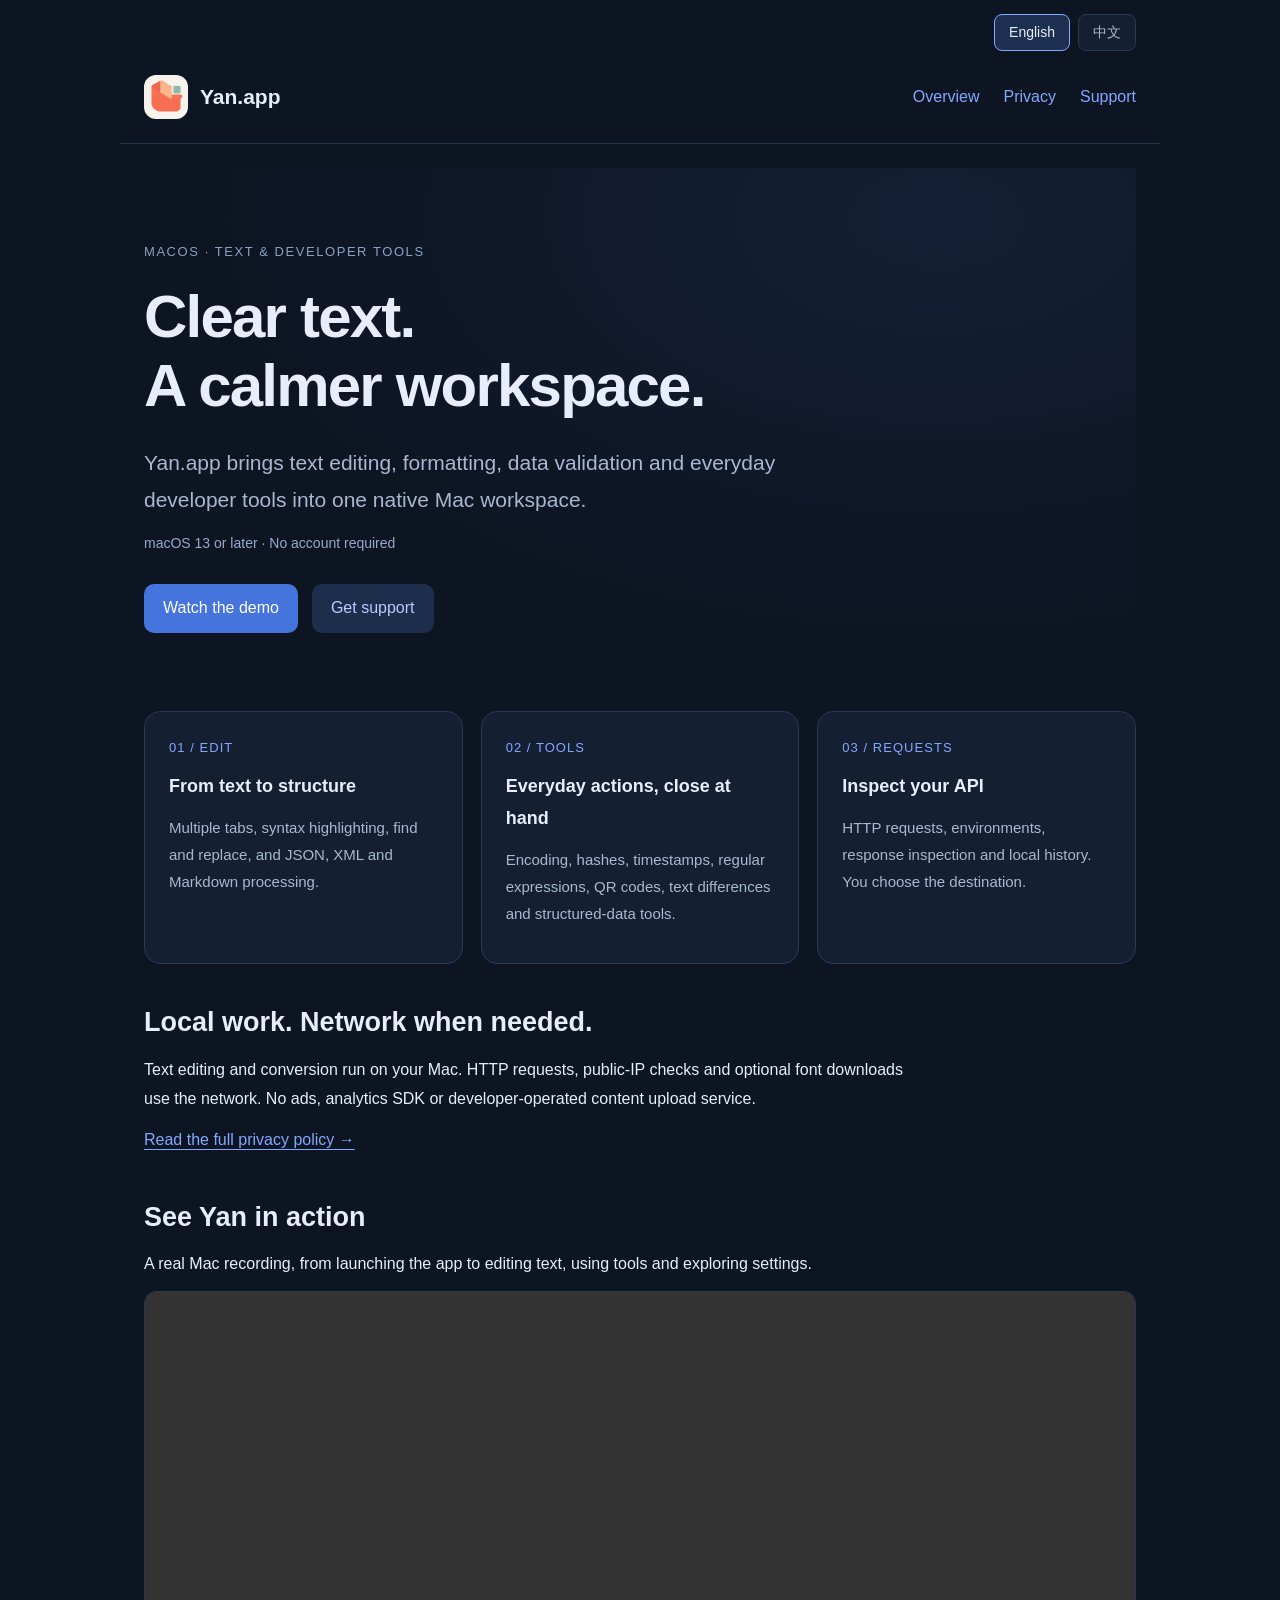
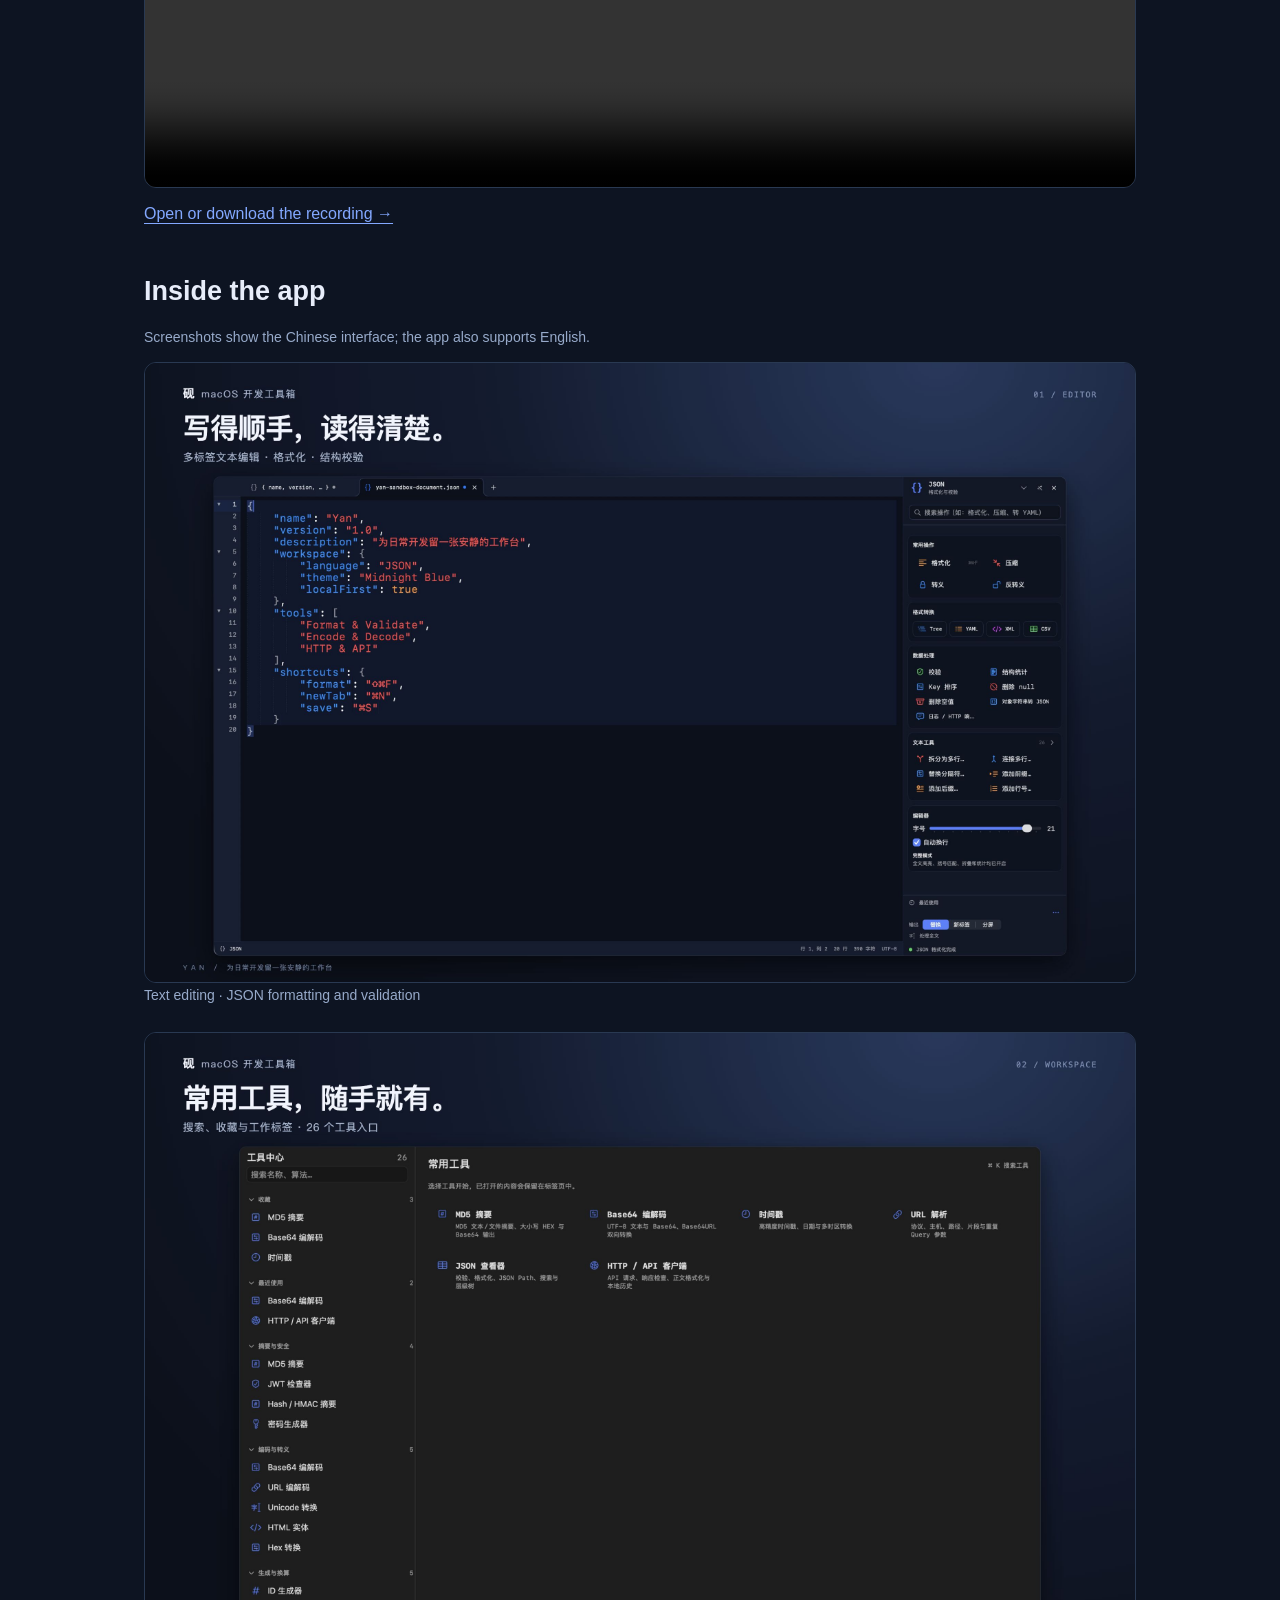
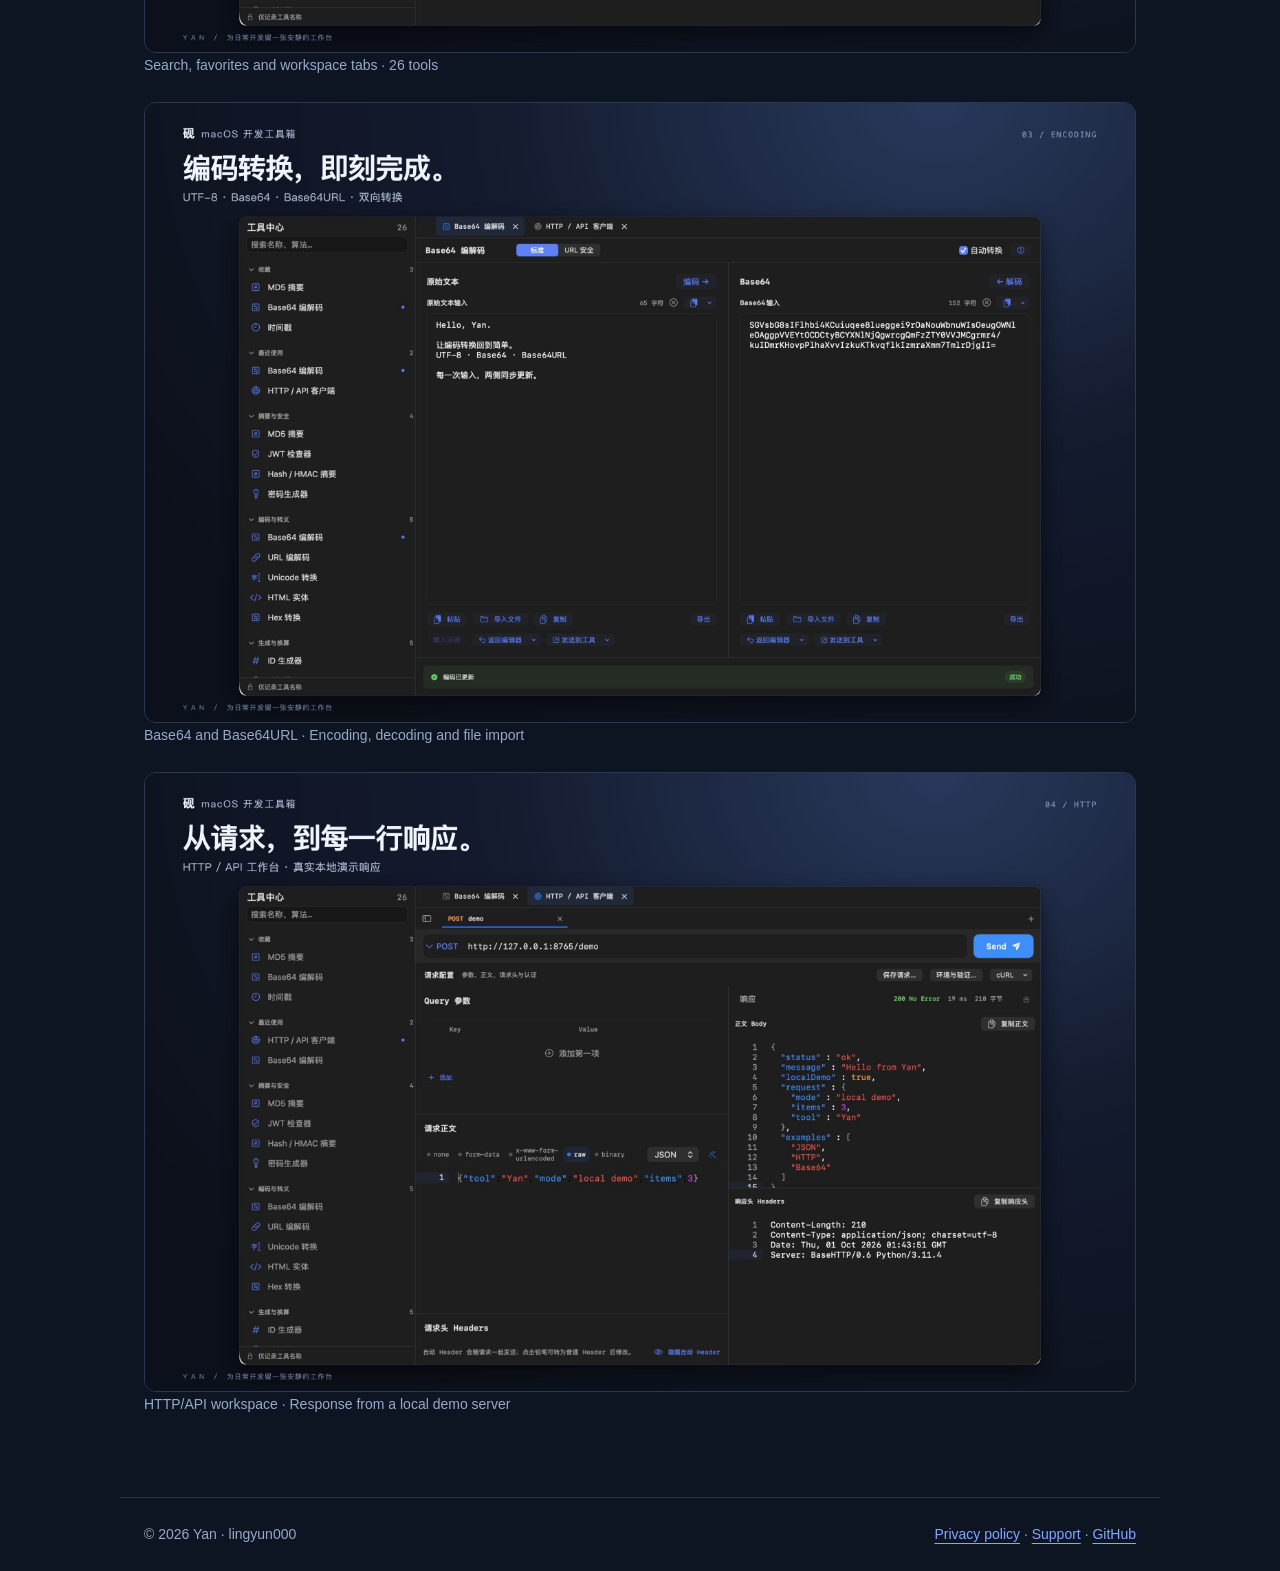
==== commit 9d0d89f7: "Publish English-first bilingual site and real Mac demo" ====
--- a/index.html
+++ b/index.html
@@ -1 +1 @@
-<!doctype html><html lang="zh-CN"><head><meta charset="UTF-8"><meta name="viewport" content="width=device-width,initial-scale=1"><meta name="description" content="砚，macOS 原生文本编辑与开发工具箱。隐私政策、使用支持和功能截图。"><title>macOS 开发工具箱 · 砚</title><link rel="icon" href="assets/icon.png"><link rel="stylesheet" href="style.css"></head><body><header><a class="brand" href="index.html"><img src="assets/icon.png" alt="砚应用图标">砚</a><nav aria-label="主导航"><a href="index.html">概览</a><a href="privacy.html">隐私</a><a href="support.html">支持</a></nav></header><main><section class="hero"><div class="eyebrow">MACOS · 文本与开发工具</div><h1>写清楚，理顺它。</h1><p class="lead">砚把文本编辑、格式化、数据校验与常用开发工具放在一个原生 Mac 工作台里。</p><p class="muted">支持 macOS 13 及以上 · 无需注册账号</p><div class="actions"><a class="button" href="support.html">使用支持</a><a class="button secondary" href="privacy.html">了解数据处理</a></div></section><section class="cards" aria-label="核心功能"><article class="card"><div class="number">01 / 编辑</div><h3>从文本到结构</h3><p>多标签编辑、语法高亮、查找替换和 JSON、XML、Markdown 等格式处理。</p></article><article class="card"><div class="number">02 / 工具</div><h3>常用动作随手可达</h3><p>编码转换、Hash、时间戳、正则、二维码、差异比较与结构化数据工具。</p></article><article class="card"><div class="number">03 / 请求</div><h3>查看你的 API</h3><p>HTTP 请求、环境变量、响应查看和本地请求历史；发送目标由你选择。</p></article></section><section><h2>本地工作，按需联网。</h2><p>文本编辑与转换在本机处理。HTTP 请求、主动查询公网 IP 和下载字体需要网络。没有广告、行为分析 SDK 或开发者内容上传服务。</p><a href="privacy.html">查看完整隐私政策 →</a></section><section id="screenshots"><h2>真实界面</h2><div class="screens" id="gallery"><figure><img src="assets/editor.jpg" alt="编辑，让结构清晰。 多标签文本编辑 · JSON 格式化与校验" loading="lazy" width="2880" height="1800"><figcaption>多标签文本编辑 · JSON 格式化与校验</figcaption></figure><figure><img src="assets/tools.jpg" alt="常用工具，在一个工作台。 搜索、收藏与工作标签 · 26 个工具入口" loading="lazy" width="2880" height="1800"><figcaption>搜索、收藏与工作标签 · 26 个工具入口</figcaption></figure><figure><img src="assets/base64.jpg" alt="编码转换，输入即更新。 Base64 与 Base64URL · 双向转换与文件导入" loading="lazy" width="2880" height="1800"><figcaption>Base64 与 Base64URL · 双向转换与文件导入</figcaption></figure><figure><img src="assets/http.jpg" alt="请求与响应，一目了然。 HTTP/API 工作台 · 本地演示服务器的真实响应" loading="lazy" width="2880" height="1800"><figcaption>HTTP/API 工作台 · 本地演示服务器的真实响应</figcaption></figure></div></section></main><footer><span>© 2026 砚开发者 · lingyun000</span><span><a href="privacy.html">隐私政策</a> · <a href="support.html">支持与反馈</a> · <a href="https://github.com/lingyun000/yan-app-support">GitHub</a></span></footer></body></html>+<!doctype html><html lang="en"><head><meta charset="UTF-8"><meta name="viewport" content="width=device-width,initial-scale=1"><meta name="description" content="Yan.app: a native Mac text editor and developer toolbox. Privacy, support and a real Mac demonstration."><title>Yan.app · Mac Developer Toolbox</title><link rel="icon" href="assets/icon.png"><link rel="stylesheet" href="style.css"><script src="language.js" defer></script></head><body><div class="language-switch" role="group" aria-label="Website language"><button type="button" data-lang="en" aria-pressed="true">English</button><button type="button" data-lang="zh" aria-pressed="false">中文</button></div><div data-language="en" lang="en"><header><a class="brand" href="index.html"><img src="assets/icon.png" alt="Yan app icon">Yan.app</a><nav aria-label="Main navigation"><a href="index.html">Overview</a><a href="privacy.html">Privacy</a><a href="support.html">Support</a></nav></header><main><section class="hero"><div class="eyebrow">MACOS · TEXT & DEVELOPER TOOLS</div><h1>Clear text.<br>A calmer workspace.</h1><p class="lead">Yan.app brings text editing, formatting, data validation and everyday developer tools into one native Mac workspace.</p><p class="muted">macOS 13 or later · No account required</p><div class="actions"><a class="button" href="#demo">Watch the demo</a><a class="button secondary" href="support.html">Get support</a></div></section><section class="cards" aria-label="Core features"><article class="card"><div class="number">01 / EDIT</div><h3>From text to structure</h3><p>Multiple tabs, syntax highlighting, find and replace, and JSON, XML and Markdown processing.</p></article><article class="card"><div class="number">02 / TOOLS</div><h3>Everyday actions, close at hand</h3><p>Encoding, hashes, timestamps, regular expressions, QR codes, text differences and structured-data tools.</p></article><article class="card"><div class="number">03 / REQUESTS</div><h3>Inspect your API</h3><p>HTTP requests, environments, response inspection and local history. You choose the destination.</p></article></section><section><h2>Local work. Network when needed.</h2><p>Text editing and conversion run on your Mac. HTTP requests, public-IP checks and optional font downloads use the network. No ads, analytics SDK or developer-operated content upload service.</p><a href="privacy.html">Read the full privacy policy →</a></section><section id="demo" class="demo"><h2>See Yan in action</h2><p>A real Mac recording, from launching the app to editing text, using tools and exploring settings.</p><video controls playsinline preload="metadata" width="2380" height="1820"><source src="assets/yan-demo-launch.mp4" type="video/mp4">Your browser does not support video playback.</video><p><a href="assets/yan-demo-launch.mp4">Open or download the recording →</a></p></section><section><h2>Inside the app</h2><p class="muted">Screenshots show the Chinese interface; the app also supports English.</p><div class="screens"><figure><img src="assets/editor.jpg" alt="Text editing · JSON formatting and validation" loading="lazy" width="2880" height="1800"><figcaption>Text editing · JSON formatting and validation</figcaption></figure><figure><img src="assets/tools.jpg" alt="Search, favorites and workspace tabs · 26 tools" loading="lazy" width="2880" height="1800"><figcaption>Search, favorites and workspace tabs · 26 tools</figcaption></figure><figure><img src="assets/base64.jpg" alt="Base64 and Base64URL · Encoding, decoding and file import" loading="lazy" width="2880" height="1800"><figcaption>Base64 and Base64URL · Encoding, decoding and file import</figcaption></figure><figure><img src="assets/http.jpg" alt="HTTP/API workspace · Response from a local demo server" loading="lazy" width="2880" height="1800"><figcaption>HTTP/API workspace · Response from a local demo server</figcaption></figure></div></section></main><footer><span>© 2026 Yan · lingyun000</span><span><a href="privacy.html">Privacy policy</a> · <a href="support.html">Support</a> · <a href="https://github.com/lingyun000/yan-app-support">GitHub</a></span></footer></div><div data-language="zh" lang="zh-CN" hidden><header><a class="brand" href="index.html"><img src="assets/icon.png" alt="砚应用图标">砚</a><nav aria-label="主导航"><a href="index.html">概览</a><a href="privacy.html">隐私</a><a href="support.html">支持</a></nav></header><main><section class="hero"><div class="eyebrow">MACOS · 文本与开发工具</div><h1>写清楚，理顺它。</h1><p class="lead">砚把文本编辑、格式化、数据校验与常用开发工具放在一个原生 Mac 工作台里。</p><p class="muted">支持 macOS 13 及以上 · 无需注册账号</p><div class="actions"><a class="button" href="support.html">使用支持</a><a class="button secondary" href="privacy.html">了解数据处理</a></div></section><section class="cards" aria-label="核心功能"><article class="card"><div class="number">01 / 编辑</div><h3>从文本到结构</h3><p>多标签编辑、语法高亮、查找替换和 JSON、XML、Markdown 等格式处理。</p></article><article class="card"><div class="number">02 / 工具</div><h3>常用动作随手可达</h3><p>编码转换、Hash、时间戳、正则、二维码、差异比较与结构化数据工具。</p></article><article class="card"><div class="number">03 / 请求</div><h3>查看你的 API</h3><p>HTTP 请求、环境变量、响应查看和本地请求历史；发送目标由你选择。</p></article></section><section><h2>本地工作，按需联网。</h2><p>文本编辑与转换在本机处理。HTTP 请求、主动查询公网 IP 和下载字体需要网络。没有广告、行为分析 SDK 或开发者内容上传服务。</p><a href="privacy.html">查看完整隐私政策 →</a></section><section id="demo-zh" class="demo"><h2>实机演示</h2><p>从桌面启动砚，演示文本编辑、工具与设置。录像来自真实 Mac。</p><video controls playsinline preload="metadata" width="2380" height="1820"><source src="assets/yan-demo-launch.mp4" type="video/mp4">浏览器不支持视频播放。</video><p><a href="assets/yan-demo-launch.mp4">打开或下载录像 →</a></p></section><section id="screenshots"><h2>真实界面</h2><div class="screens" id="gallery"><figure><img src="assets/editor.jpg" alt="编辑，让结构清晰。 多标签文本编辑 · JSON 格式化与校验" loading="lazy" width="2880" height="1800"><figcaption>多标签文本编辑 · JSON 格式化与校验</figcaption></figure><figure><img src="assets/tools.jpg" alt="常用工具，在一个工作台。 搜索、收藏与工作标签 · 26 个工具入口" loading="lazy" width="2880" height="1800"><figcaption>搜索、收藏与工作标签 · 26 个工具入口</figcaption></figure><figure><img src="assets/base64.jpg" alt="编码转换，输入即更新。 Base64 与 Base64URL · 双向转换与文件导入" loading="lazy" width="2880" height="1800"><figcaption>Base64 与 Base64URL · 双向转换与文件导入</figcaption></figure><figure><img src="assets/http.jpg" alt="请求与响应，一目了然。 HTTP/API 工作台 · 本地演示服务器的真实响应" loading="lazy" width="2880" height="1800"><figcaption>HTTP/API 工作台 · 本地演示服务器的真实响应</figcaption></figure></div></section></main><footer><span>© 2026 砚开发者 · lingyun000</span><span><a href="privacy.html">隐私政策</a> · <a href="support.html">支持与反馈</a> · <a href="https://github.com/lingyun000/yan-app-support">GitHub</a></span></footer></div></body></html>
--- a/style.css
+++ b/style.css
@@ -1,2 +1,4 @@
-*{box-sizing:border-box}html{color-scheme:dark}body{margin:0;background:#0d1422;color:#e7edfa;font:16px/1.8 -apple-system,BlinkMacSystemFont,"SF Pro Text","PingFang SC",sans-serif}a{color:#83a8ff;text-underline-offset:4px}a:focus-visible,summary:focus-visible{outline:3px solid #508ee8;outline-offset:5px}header,main,footer{max-width:1040px;margin:auto;padding:24px}header{display:flex;align-items:center;justify-content:space-between;border-bottom:1px solid #26354d}header a{text-decoration:none}nav{display:flex;gap:24px}.brand{display:flex;align-items:center;gap:12px;font-size:21px;font-weight:650;color:#e7edfa}.brand img{width:44px;height:44px;border-radius:12px}.hero{padding:72px 0 42px}.eyebrow{font-size:13px;letter-spacing:.12em;color:#8ba1c4}h1{font-size:clamp(36px,6vw,60px);line-height:1.15;letter-spacing:-.03em;margin:18px 0 24px}h2{font-size:27px;line-height:1.4;margin:40px 0 14px}h3{font-size:18px;margin:10px 0}p{max-width:760px;margin:12px 0}.lead{font-size:21px;color:#a9b8d0;max-width:720px}.actions{display:flex;gap:14px;flex-wrap:wrap;margin-top:28px}.button{display:inline-block;background:#83a8ff;color:white;padding:10px 19px;border-radius:10px;text-decoration:none}.button.secondary{color:#83a8ff;background:#1e3051}.cards{display:grid;grid-template-columns:repeat(3,1fr);gap:18px;margin:36px 0}.card{background:#141f32;border:1px solid #293952;border-radius:16px;padding:24px}.card p{font-size:15px;color:#a9b8d0}.number{color:#83a8ff;font-size:13px;letter-spacing:.08em}.notice{border-left:3px solid #83a8ff;background:#17253c;padding:16px 22px;margin:24px 0}.muted,footer{color:#97aaca;font-size:14px}.document{max-width:850px}.document h1{font-size:42px}.document h2{font-size:24px}table{border-collapse:collapse;width:100%;margin:20px 0;font-size:14px}th,td{padding:12px;border:1px solid #293952;text-align:left;vertical-align:top}th{background:#17253c}code{font-family:ui-monospace,monospace;font-size:.9em;overflow-wrap:anywhere}details{background:#141f32;border:1px solid #293952;border-radius:12px;padding:18px 22px;margin:12px 0}summary{cursor:pointer;font-weight:600}footer{border-top:1px solid #26354d;margin-top:55px;display:flex;justify-content:space-between;gap:16px;flex-wrap:wrap}.screens{display:grid;gap:24px}.screens img{display:block;width:100%;border-radius:12px;border:1px solid #293952}.screens figcaption{color:#97aaca;font-size:14px}figure{margin:0}ul,ol{padding-left:24px}li{margin:6px 0}@media(max-width:700px){header{align-items:flex-start;gap:12px}nav{gap:14px;font-size:14px}.hero{padding-top:42px}.cards{grid-template-columns:1fr}.document h1{font-size:34px}table{display:block;overflow:auto}}
+*{box-sizing:border-box}html{color-scheme:dark}body{margin:0;background:#0d1422;color:#e7edfa;font:16px/1.8 -apple-system,BlinkMacSystemFont,"SF Pro Text","PingFang SC",sans-serif}a{color:#83a8ff;text-underline-offset:4px}a:focus-visible,summary:focus-visible{outline:3px solid #508ee8;outline-offset:5px}header,main,footer{max-width:1040px;margin:auto;padding:24px}header{display:flex;align-items:center;justify-content:space-between;border-bottom:1px solid #26354d}header a{text-decoration:none}nav{display:flex;gap:24px}.brand{display:flex;align-items:center;gap:12px;font-size:21px;font-weight:650;color:#e7edfa}.brand img{width:44px;height:44px;border-radius:12px}.hero{padding:72px 0 42px}.eyebrow{font-size:13px;letter-spacing:.12em;color:#8ba1c4}h1{font-size:clamp(36px,6vw,60px);line-height:1.15;letter-spacing:-.03em;margin:18px 0 24px}h2{font-size:27px;line-height:1.4;margin:40px 0 14px}h3{font-size:18px;margin:10px 0}p{max-width:760px;margin:12px 0}.lead{font-size:21px;color:#a9b8d0;max-width:720px}.actions{display:flex;gap:14px;flex-wrap:wrap;margin-top:28px}.button{display:inline-block;background:#83a8ff;color:white;padding:10px 19px;border-radius:10px;text-decoration:none}.button.secondary{color:#83a8ff;background:#1e3051}.cards{display:grid;grid-template-columns:repeat(3,1fr);gap:18px;margin:36px 0}.card{background:#141f32;border:1px solid #293952;border-radius:16px;padding:24px}.card p{font-size:15px;color:#a9b8d0}.number{color:#83a8ff;font-size:13px;letter-spacing:.08em}.notice{border-left:3px solid #83a8ff;background:#17253c;padding:16px 22px;margin:24px 0}.muted,footer{color:#97aaca;font-size:14px}.document{max-width:850px}.document h1{font-size:42px}.document h2{font-size:24px}table{border-collapse:collapse;width:100%;margin:20px 0;font-size:14px}th,td{padding:12px;border:1px solid #293952;text-align:left;vertical-align:top}th{background:#17253c}code{font-family:ui-monospace,monospace;font-size:.9em;overflow-wrap:anywhere}details{background:#141f32;border:1px solid #293952;border-radius:12px;padding:18px 22px;margin:12px 0}summary{cursor:pointer;font-weight:600}footer{border-top:1px solid #26354d;margin-top:55px;display:flex;justify-content:space-between;gap:16px;flex-wrap:wrap}.screens{display:grid;gap:24px}.screens img{display:block;width:100%;height:auto;border-radius:12px;border:1px solid #293952}.screens figcaption{color:#97aaca;font-size:14px}figure{margin:0}ul,ol{padding-left:24px}li{margin:6px 0}@media(max-width:700px){header{align-items:flex-start;gap:12px}nav{gap:14px;font-size:14px}.hero{padding-top:42px}.cards{grid-template-columns:1fr}.document h1{font-size:34px}table{display:block;overflow:auto}}
 .button{background:#4575dc;color:white}.button.secondary{background:#1d2e4d;color:#b8ccff}.hero{background:radial-gradient(ellipse at 80% 10%,#21385b55,transparent 65%)}
+
+[hidden]{display:none!important}.language-switch{max-width:1040px;margin:0 auto;padding:14px 24px 0;display:flex;justify-content:flex-end;gap:8px}.language-switch button{font:inherit;font-size:14px;color:#a9b8d0;background:#141f32;border:1px solid #293952;border-radius:8px;padding:5px 14px;cursor:pointer}.language-switch button[aria-pressed="true"]{color:#e7edfa;border-color:#83a8ff;background:#1e3051}.language-switch button:focus-visible{outline:3px solid #508ee8;outline-offset:3px}.demo{margin:44px 0}.demo video{display:block;width:100%;height:auto;max-height:80vh;background:#050912;border:1px solid #293952;border-radius:12px;object-fit:contain}@media(max-width:700px){header{flex-wrap:wrap}.brand{white-space:nowrap}.demo video{max-height:none}}
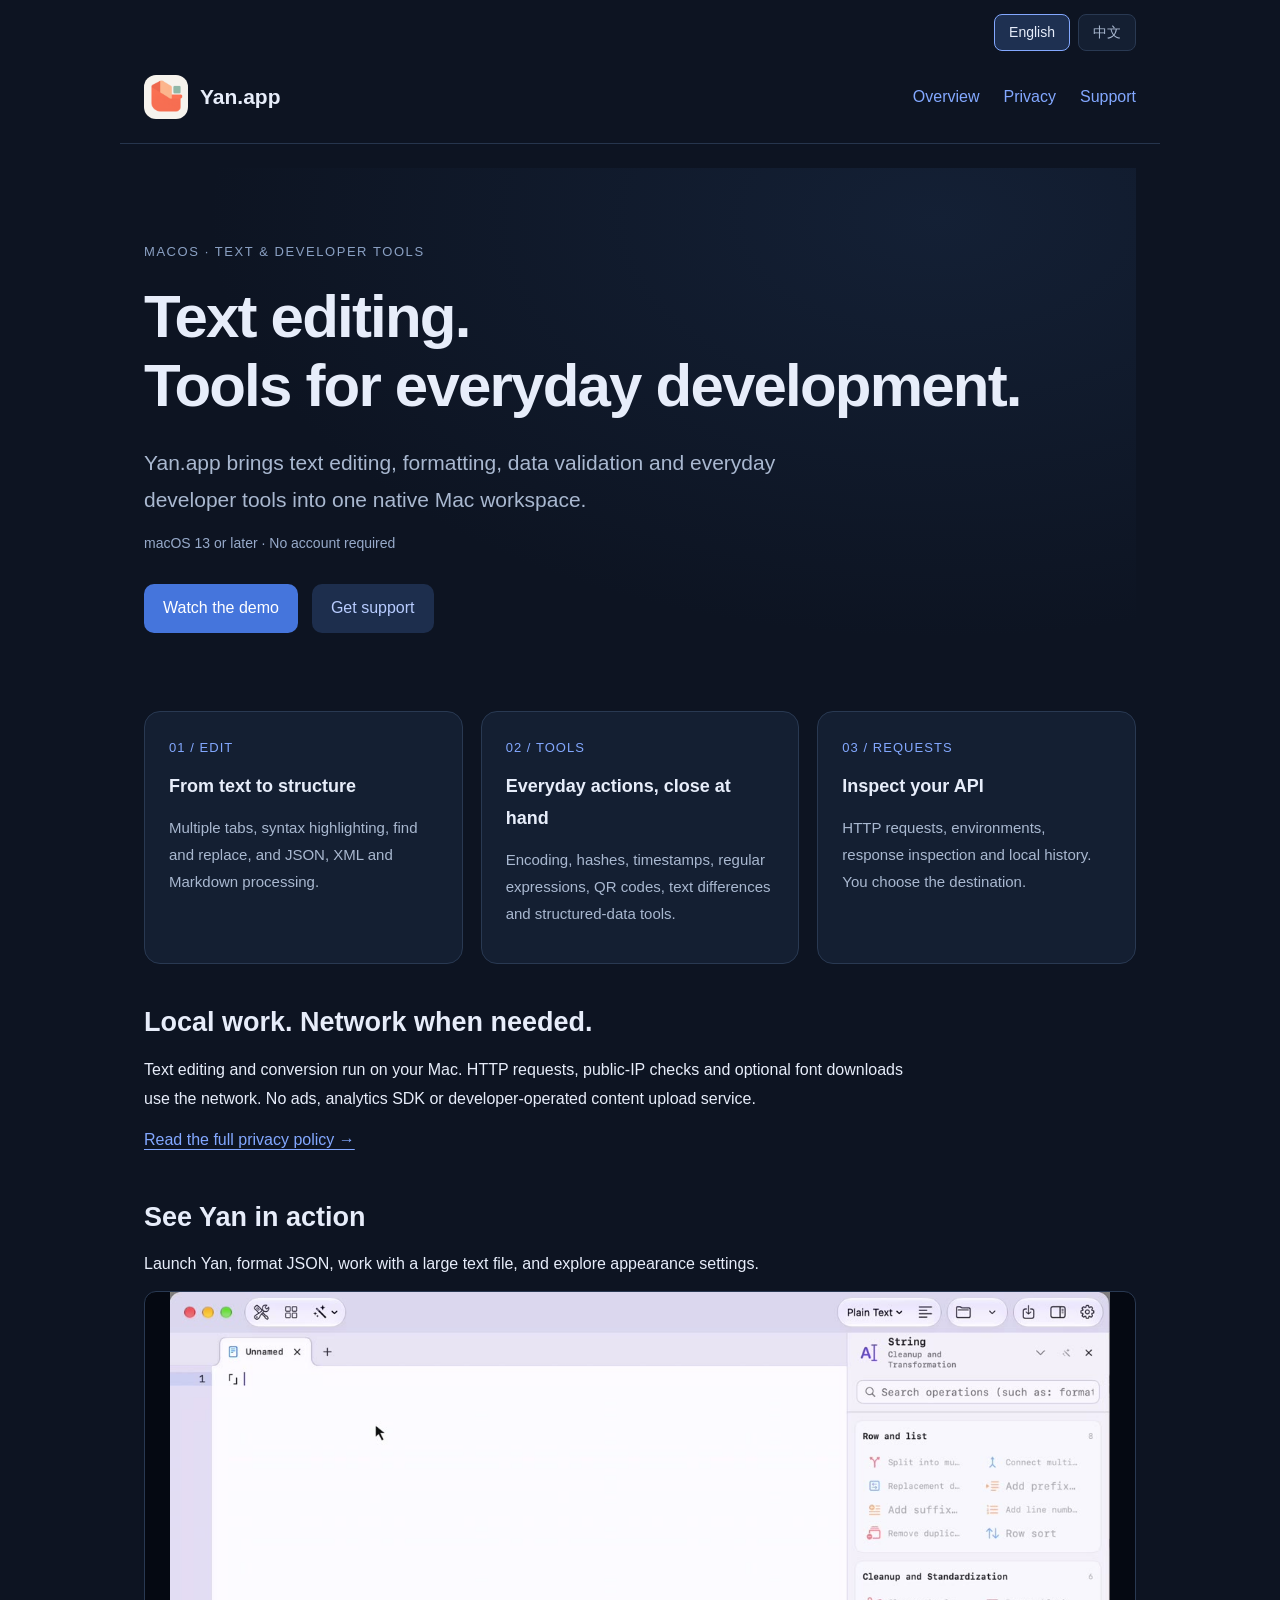
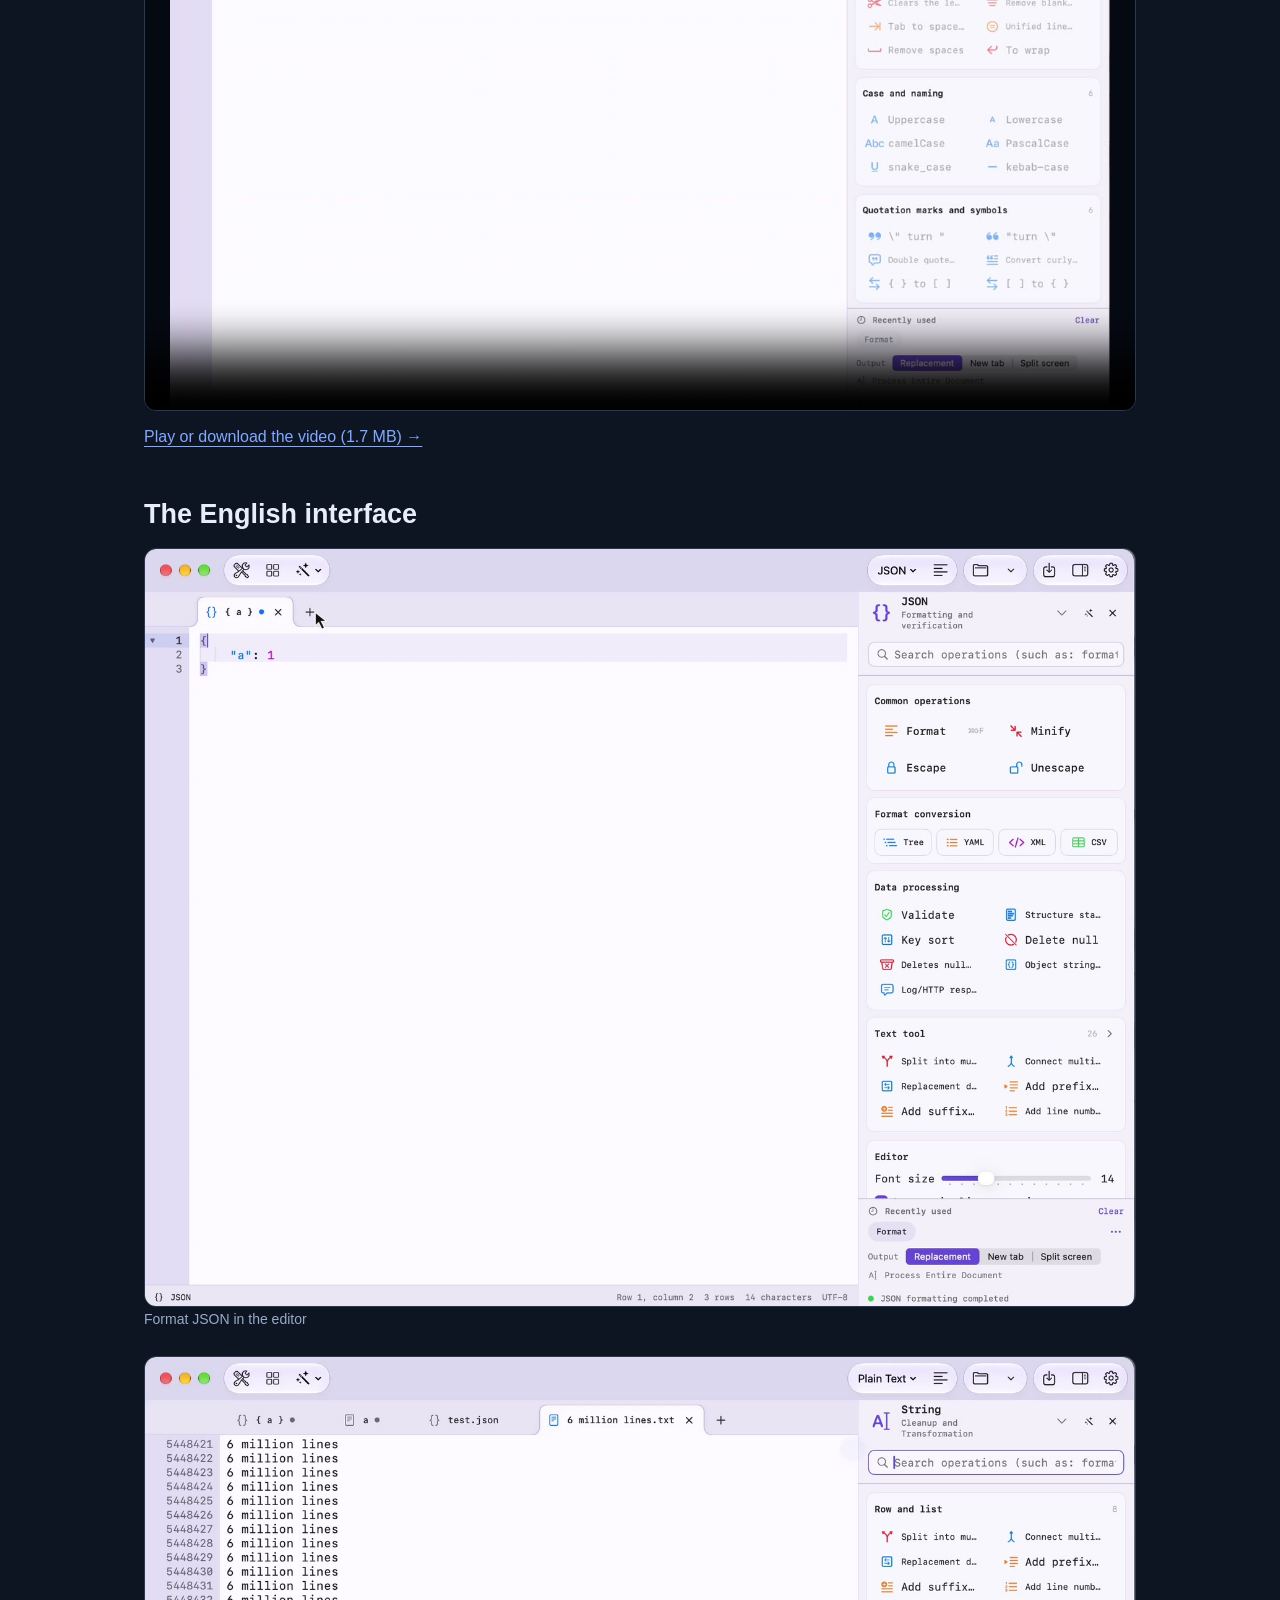
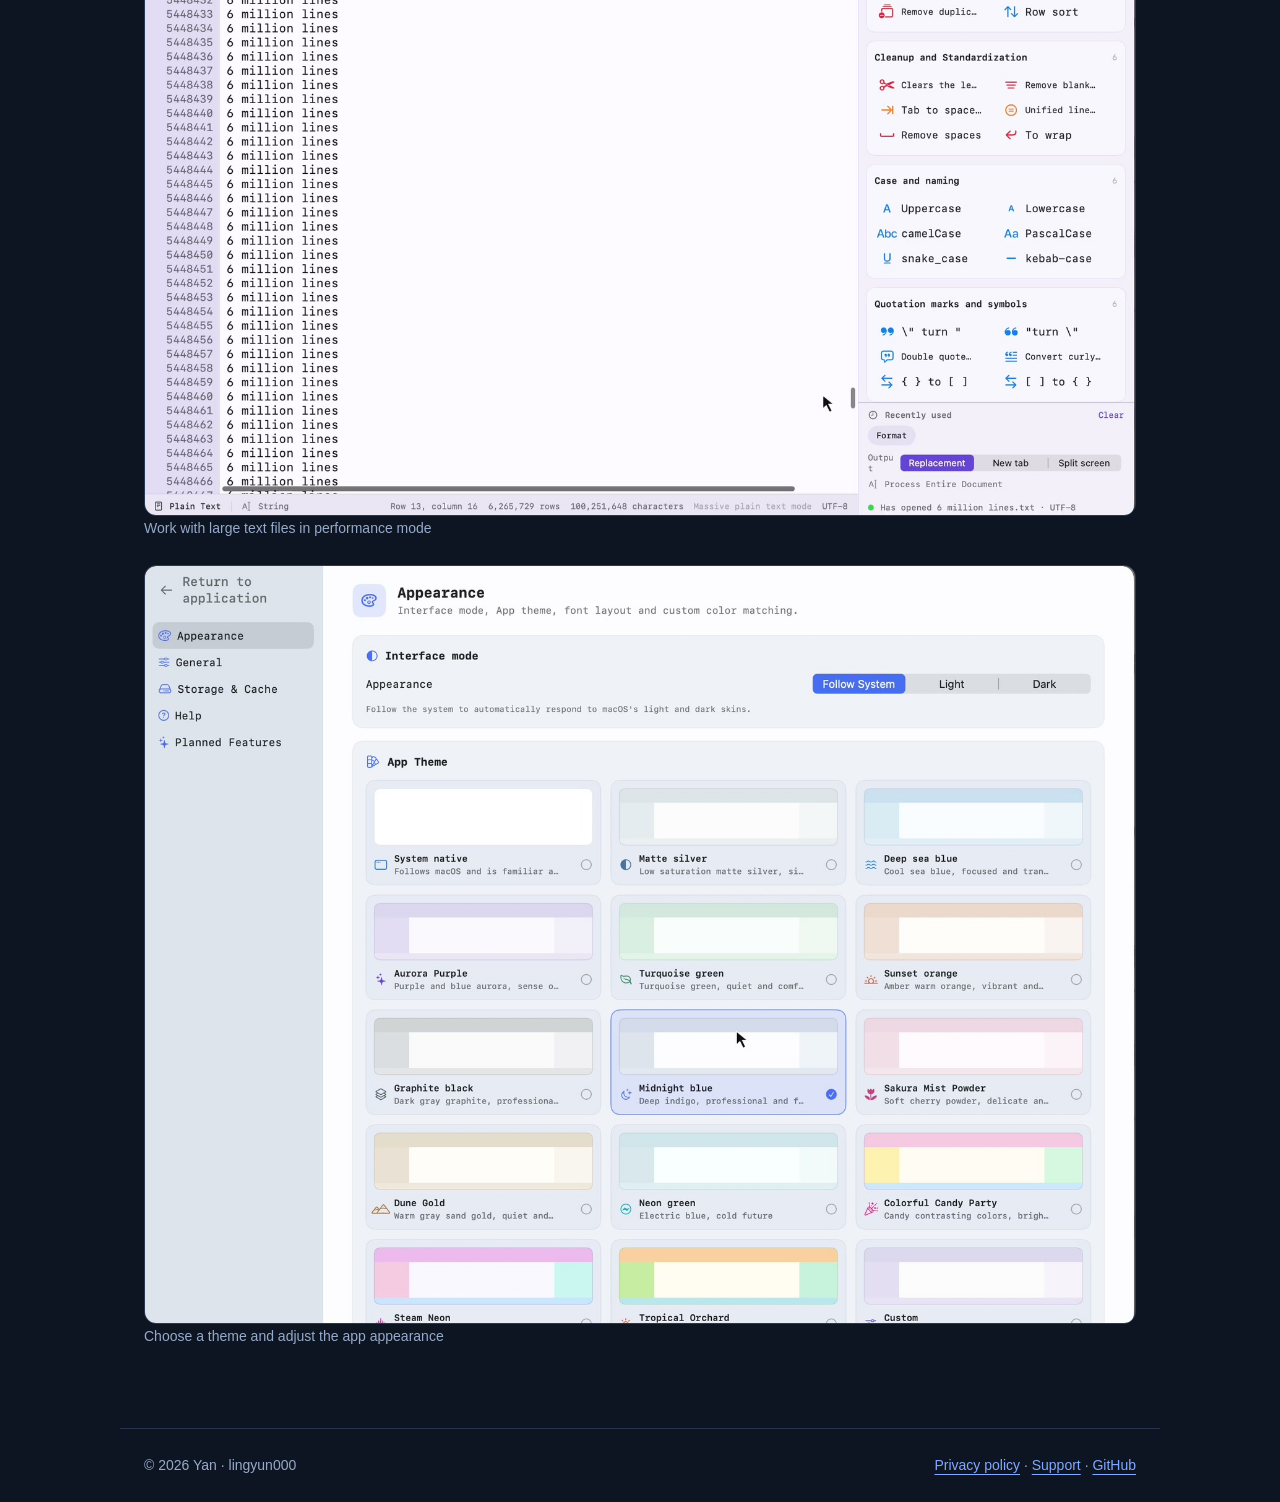
==== commit 0b98e680: "Compress demo and replace English gallery with real video frames" ====
--- a/index.html
+++ b/index.html
@@ -1 +1 @@
-<!doctype html><html lang="en"><head><meta charset="UTF-8"><meta name="viewport" content="width=device-width,initial-scale=1"><meta name="description" content="Yan.app: a native Mac text editor and developer toolbox. Privacy, support and a real Mac demonstration."><title>Yan.app · Mac Developer Toolbox</title><link rel="icon" href="assets/icon.png"><link rel="stylesheet" href="style.css"><script src="language.js" defer></script></head><body><div class="language-switch" role="group" aria-label="Website language"><button type="button" data-lang="en" aria-pressed="true">English</button><button type="button" data-lang="zh" aria-pressed="false">中文</button></div><div data-language="en" lang="en"><header><a class="brand" href="index.html"><img src="assets/icon.png" alt="Yan app icon">Yan.app</a><nav aria-label="Main navigation"><a href="index.html">Overview</a><a href="privacy.html">Privacy</a><a href="support.html">Support</a></nav></header><main><section class="hero"><div class="eyebrow">MACOS · TEXT & DEVELOPER TOOLS</div><h1>Clear text.<br>A calmer workspace.</h1><p class="lead">Yan.app brings text editing, formatting, data validation and everyday developer tools into one native Mac workspace.</p><p class="muted">macOS 13 or later · No account required</p><div class="actions"><a class="button" href="#demo">Watch the demo</a><a class="button secondary" href="support.html">Get support</a></div></section><section class="cards" aria-label="Core features"><article class="card"><div class="number">01 / EDIT</div><h3>From text to structure</h3><p>Multiple tabs, syntax highlighting, find and replace, and JSON, XML and Markdown processing.</p></article><article class="card"><div class="number">02 / TOOLS</div><h3>Everyday actions, close at hand</h3><p>Encoding, hashes, timestamps, regular expressions, QR codes, text differences and structured-data tools.</p></article><article class="card"><div class="number">03 / REQUESTS</div><h3>Inspect your API</h3><p>HTTP requests, environments, response inspection and local history. You choose the destination.</p></article></section><section><h2>Local work. Network when needed.</h2><p>Text editing and conversion run on your Mac. HTTP requests, public-IP checks and optional font downloads use the network. No ads, analytics SDK or developer-operated content upload service.</p><a href="privacy.html">Read the full privacy policy →</a></section><section id="demo" class="demo"><h2>See Yan in action</h2><p>A real Mac recording, from launching the app to editing text, using tools and exploring settings.</p><video controls playsinline preload="metadata" width="2380" height="1820"><source src="assets/yan-demo-launch.mp4" type="video/mp4">Your browser does not support video playback.</video><p><a href="assets/yan-demo-launch.mp4">Open or download the recording →</a></p></section><section><h2>Inside the app</h2><p class="muted">Screenshots show the Chinese interface; the app also supports English.</p><div class="screens"><figure><img src="assets/editor.jpg" alt="Text editing · JSON formatting and validation" loading="lazy" width="2880" height="1800"><figcaption>Text editing · JSON formatting and validation</figcaption></figure><figure><img src="assets/tools.jpg" alt="Search, favorites and workspace tabs · 26 tools" loading="lazy" width="2880" height="1800"><figcaption>Search, favorites and workspace tabs · 26 tools</figcaption></figure><figure><img src="assets/base64.jpg" alt="Base64 and Base64URL · Encoding, decoding and file import" loading="lazy" width="2880" height="1800"><figcaption>Base64 and Base64URL · Encoding, decoding and file import</figcaption></figure><figure><img src="assets/http.jpg" alt="HTTP/API workspace · Response from a local demo server" loading="lazy" width="2880" height="1800"><figcaption>HTTP/API workspace · Response from a local demo server</figcaption></figure></div></section></main><footer><span>© 2026 Yan · lingyun000</span><span><a href="privacy.html">Privacy policy</a> · <a href="support.html">Support</a> · <a href="https://github.com/lingyun000/yan-app-support">GitHub</a></span></footer></div><div data-language="zh" lang="zh-CN" hidden><header><a class="brand" href="index.html"><img src="assets/icon.png" alt="砚应用图标">砚</a><nav aria-label="主导航"><a href="index.html">概览</a><a href="privacy.html">隐私</a><a href="support.html">支持</a></nav></header><main><section class="hero"><div class="eyebrow">MACOS · 文本与开发工具</div><h1>写清楚，理顺它。</h1><p class="lead">砚把文本编辑、格式化、数据校验与常用开发工具放在一个原生 Mac 工作台里。</p><p class="muted">支持 macOS 13 及以上 · 无需注册账号</p><div class="actions"><a class="button" href="support.html">使用支持</a><a class="button secondary" href="privacy.html">了解数据处理</a></div></section><section class="cards" aria-label="核心功能"><article class="card"><div class="number">01 / 编辑</div><h3>从文本到结构</h3><p>多标签编辑、语法高亮、查找替换和 JSON、XML、Markdown 等格式处理。</p></article><article class="card"><div class="number">02 / 工具</div><h3>常用动作随手可达</h3><p>编码转换、Hash、时间戳、正则、二维码、差异比较与结构化数据工具。</p></article><article class="card"><div class="number">03 / 请求</div><h3>查看你的 API</h3><p>HTTP 请求、环境变量、响应查看和本地请求历史；发送目标由你选择。</p></article></section><section><h2>本地工作，按需联网。</h2><p>文本编辑与转换在本机处理。HTTP 请求、主动查询公网 IP 和下载字体需要网络。没有广告、行为分析 SDK 或开发者内容上传服务。</p><a href="privacy.html">查看完整隐私政策 →</a></section><section id="demo-zh" class="demo"><h2>实机演示</h2><p>从桌面启动砚，演示文本编辑、工具与设置。录像来自真实 Mac。</p><video controls playsinline preload="metadata" width="2380" height="1820"><source src="assets/yan-demo-launch.mp4" type="video/mp4">浏览器不支持视频播放。</video><p><a href="assets/yan-demo-launch.mp4">打开或下载录像 →</a></p></section><section id="screenshots"><h2>真实界面</h2><div class="screens" id="gallery"><figure><img src="assets/editor.jpg" alt="编辑，让结构清晰。 多标签文本编辑 · JSON 格式化与校验" loading="lazy" width="2880" height="1800"><figcaption>多标签文本编辑 · JSON 格式化与校验</figcaption></figure><figure><img src="assets/tools.jpg" alt="常用工具，在一个工作台。 搜索、收藏与工作标签 · 26 个工具入口" loading="lazy" width="2880" height="1800"><figcaption>搜索、收藏与工作标签 · 26 个工具入口</figcaption></figure><figure><img src="assets/base64.jpg" alt="编码转换，输入即更新。 Base64 与 Base64URL · 双向转换与文件导入" loading="lazy" width="2880" height="1800"><figcaption>Base64 与 Base64URL · 双向转换与文件导入</figcaption></figure><figure><img src="assets/http.jpg" alt="请求与响应，一目了然。 HTTP/API 工作台 · 本地演示服务器的真实响应" loading="lazy" width="2880" height="1800"><figcaption>HTTP/API 工作台 · 本地演示服务器的真实响应</figcaption></figure></div></section></main><footer><span>© 2026 砚开发者 · lingyun000</span><span><a href="privacy.html">隐私政策</a> · <a href="support.html">支持与反馈</a> · <a href="https://github.com/lingyun000/yan-app-support">GitHub</a></span></footer></div></body></html>+<!doctype html><html lang="en" data-title-en="Yan.app · Mac Developer Toolbox" data-title-zh="砚 · Mac 开发工具箱" data-description-en="A native Mac text editor and developer toolbox. Watch the demo, explore features, and find support." data-description-zh="砚，macOS 原生文本编辑与开发工具箱。实机演示、功能截图与使用支持。"><head><meta charset="UTF-8"><meta name="viewport" content="width=device-width,initial-scale=1"><meta name="description" content="Yan.app: a native Mac text editor and developer toolbox. Privacy, support and a real Mac demonstration."><title>Yan.app · Mac Developer Toolbox</title><link rel="icon" href="assets/icon.png"><link rel="stylesheet" href="style.css?v=2"><script src="language.js?v=2" defer></script></head><body><div class="language-switch" role="group" aria-label="Website language"><button type="button" data-lang="en" aria-pressed="true">English</button><button type="button" data-lang="zh" aria-pressed="false">中文</button></div><div data-language="en" lang="en"><header><a class="brand" href="index.html"><img src="assets/icon.png" alt="Yan app icon">Yan.app</a><nav aria-label="Main navigation"><a href="index.html">Overview</a><a href="privacy.html">Privacy</a><a href="support.html">Support</a></nav></header><main><section class="hero"><div class="eyebrow">MACOS · TEXT & DEVELOPER TOOLS</div><h1>Text editing.<br>Tools for everyday development.</h1><p class="lead">Yan.app brings text editing, formatting, data validation and everyday developer tools into one native Mac workspace.</p><p class="muted">macOS 13 or later · No account required</p><div class="actions"><a class="button" href="#demo">Watch the demo</a><a class="button secondary" href="support.html">Get support</a></div></section><section class="cards" aria-label="Core features"><article class="card"><div class="number">01 / EDIT</div><h3>From text to structure</h3><p>Multiple tabs, syntax highlighting, find and replace, and JSON, XML and Markdown processing.</p></article><article class="card"><div class="number">02 / TOOLS</div><h3>Everyday actions, close at hand</h3><p>Encoding, hashes, timestamps, regular expressions, QR codes, text differences and structured-data tools.</p></article><article class="card"><div class="number">03 / REQUESTS</div><h3>Inspect your API</h3><p>HTTP requests, environments, response inspection and local history. You choose the destination.</p></article></section><section><h2>Local work. Network when needed.</h2><p>Text editing and conversion run on your Mac. HTTP requests, public-IP checks and optional font downloads use the network. No ads, analytics SDK or developer-operated content upload service.</p><a href="privacy.html">Read the full privacy policy →</a></section><section id="demo" class="demo"><h2>See Yan in action</h2><p>Launch Yan, format JSON, work with a large text file, and explore appearance settings.</p><video controls playsinline preload="none" poster="assets/demo-poster.jpg" width="1280" height="978"><source src="assets/yan-demo-web.mp4" type="video/mp4">Your browser does not support video playback.</video><p><a href="assets/yan-demo-web.mp4">Play or download the video (1.7 MB) →</a></p></section><section id="screenshots-en"><h2>The English interface</h2><div class="screens"><figure><a href="assets/editor-en.jpg" target="_blank" rel="noopener"><img src="assets/editor-en.jpg" alt="Format JSON in the editor" loading="lazy" width="1600" height="1224"></a><figcaption>Format JSON in the editor</figcaption></figure><figure><a href="assets/large-file-en.jpg" target="_blank" rel="noopener"><img src="assets/large-file-en.jpg" alt="Work with large text files in performance mode" loading="lazy" width="1600" height="1224"></a><figcaption>Work with large text files in performance mode</figcaption></figure><figure><a href="assets/themes-en.jpg" target="_blank" rel="noopener"><img src="assets/themes-en.jpg" alt="Choose a theme and adjust the app appearance" loading="lazy" width="1600" height="1224"></a><figcaption>Choose a theme and adjust the app appearance</figcaption></figure></div></section></main><footer><span>© 2026 Yan · lingyun000</span><span><a href="privacy.html">Privacy policy</a> · <a href="support.html">Support</a> · <a href="https://github.com/lingyun000/yan-app-support">GitHub</a></span></footer></div><div data-language="zh" lang="zh-CN" hidden><header><a class="brand" href="index.html"><img src="assets/icon.png" alt="砚应用图标">砚</a><nav aria-label="主导航"><a href="index.html">概览</a><a href="privacy.html">隐私</a><a href="support.html">支持</a></nav></header><main><section class="hero"><div class="eyebrow">MACOS · 文本与开发工具</div><h1>写清楚，理顺它。</h1><p class="lead">砚把文本编辑、格式化、数据校验与常用开发工具放在一个原生 Mac 工作台里。</p><p class="muted">支持 macOS 13 及以上 · 无需注册账号</p><div class="actions"><a class="button" href="support.html">使用支持</a><a class="button secondary" href="privacy.html">了解数据处理</a></div></section><section class="cards" aria-label="核心功能"><article class="card"><div class="number">01 / 编辑</div><h3>从文本到结构</h3><p>多标签编辑、语法高亮、查找替换和 JSON、XML、Markdown 等格式处理。</p></article><article class="card"><div class="number">02 / 工具</div><h3>常用动作随手可达</h3><p>编码转换、Hash、时间戳、正则、二维码、差异比较与结构化数据工具。</p></article><article class="card"><div class="number">03 / 请求</div><h3>查看你的 API</h3><p>HTTP 请求、环境变量、响应查看和本地请求历史；发送目标由你选择。</p></article></section><section><h2>本地工作，按需联网。</h2><p>文本编辑与转换在本机处理。HTTP 请求、主动查询公网 IP 和下载字体需要网络。没有广告、行为分析 SDK 或开发者内容上传服务。</p><a href="privacy.html">查看完整隐私政策 →</a></section><section id="demo-zh" class="demo"><h2>实机演示</h2><p>从桌面启动砚，演示 JSON 格式化、大文件编辑与外观设置。录像来自真实 Mac。</p><video controls playsinline preload="none" poster="assets/demo-poster.jpg" width="1280" height="978"><source src="assets/yan-demo-web.mp4" type="video/mp4">浏览器不支持视频播放。</video><p><a href="assets/yan-demo-web.mp4">播放或下载录像（1.7 MB）→</a></p></section><section id="screenshots"><h2>真实界面</h2><div class="screens" id="gallery"><figure><img src="assets/editor.jpg" alt="编辑，让结构清晰。 多标签文本编辑 · JSON 格式化与校验" loading="lazy" width="2880" height="1800"><figcaption>多标签文本编辑 · JSON 格式化与校验</figcaption></figure><figure><img src="assets/tools.jpg" alt="常用工具，在一个工作台。 搜索、收藏与工作标签 · 26 个工具入口" loading="lazy" width="2880" height="1800"><figcaption>搜索、收藏与工作标签 · 26 个工具入口</figcaption></figure><figure><img src="assets/base64.jpg" alt="编码转换，输入即更新。 Base64 与 Base64URL · 双向转换与文件导入" loading="lazy" width="2880" height="1800"><figcaption>Base64 与 Base64URL · 双向转换与文件导入</figcaption></figure><figure><img src="assets/http.jpg" alt="请求与响应，一目了然。 HTTP/API 工作台 · 本地演示服务器的真实响应" loading="lazy" width="2880" height="1800"><figcaption>HTTP/API 工作台 · 本地演示服务器的真实响应</figcaption></figure></div></section></main><footer><span>© 2026 砚开发者 · lingyun000</span><span><a href="privacy.html">隐私政策</a> · <a href="support.html">支持与反馈</a> · <a href="https://github.com/lingyun000/yan-app-support">GitHub</a></span></footer></div></body></html>
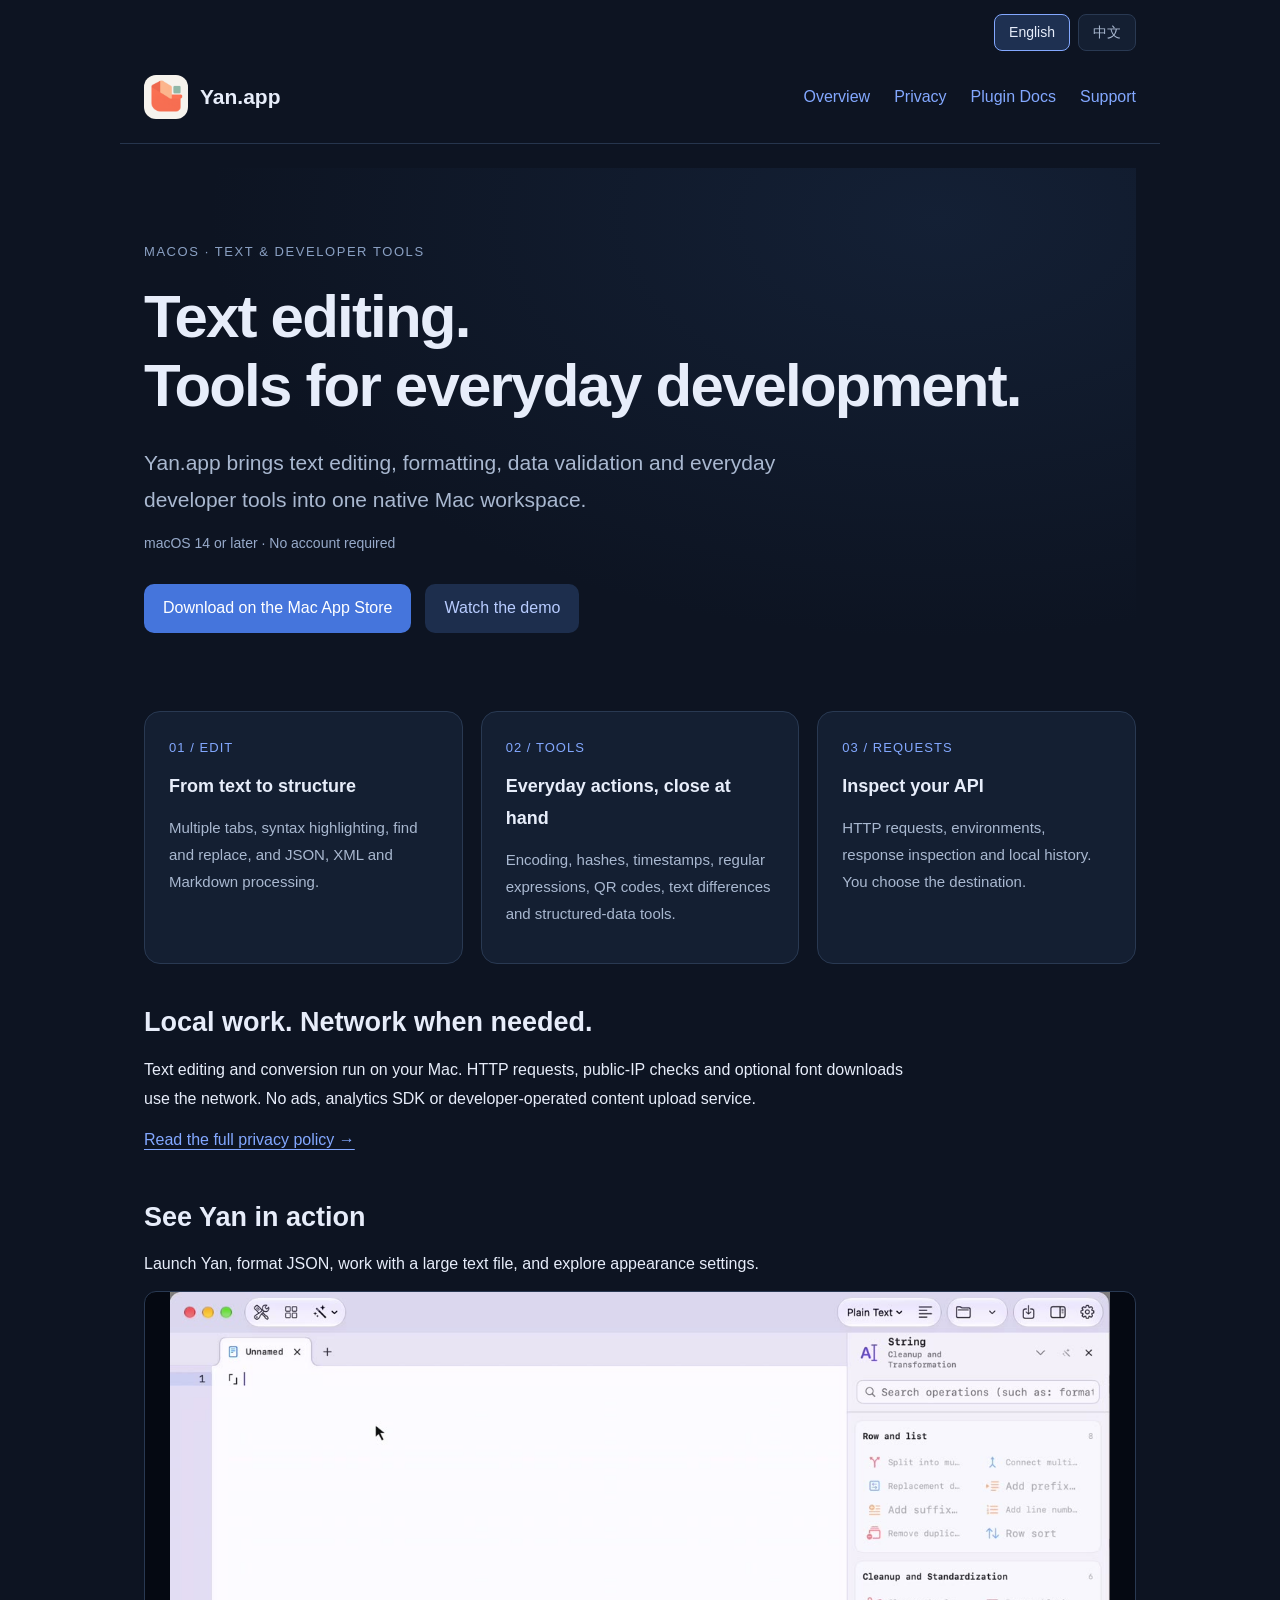
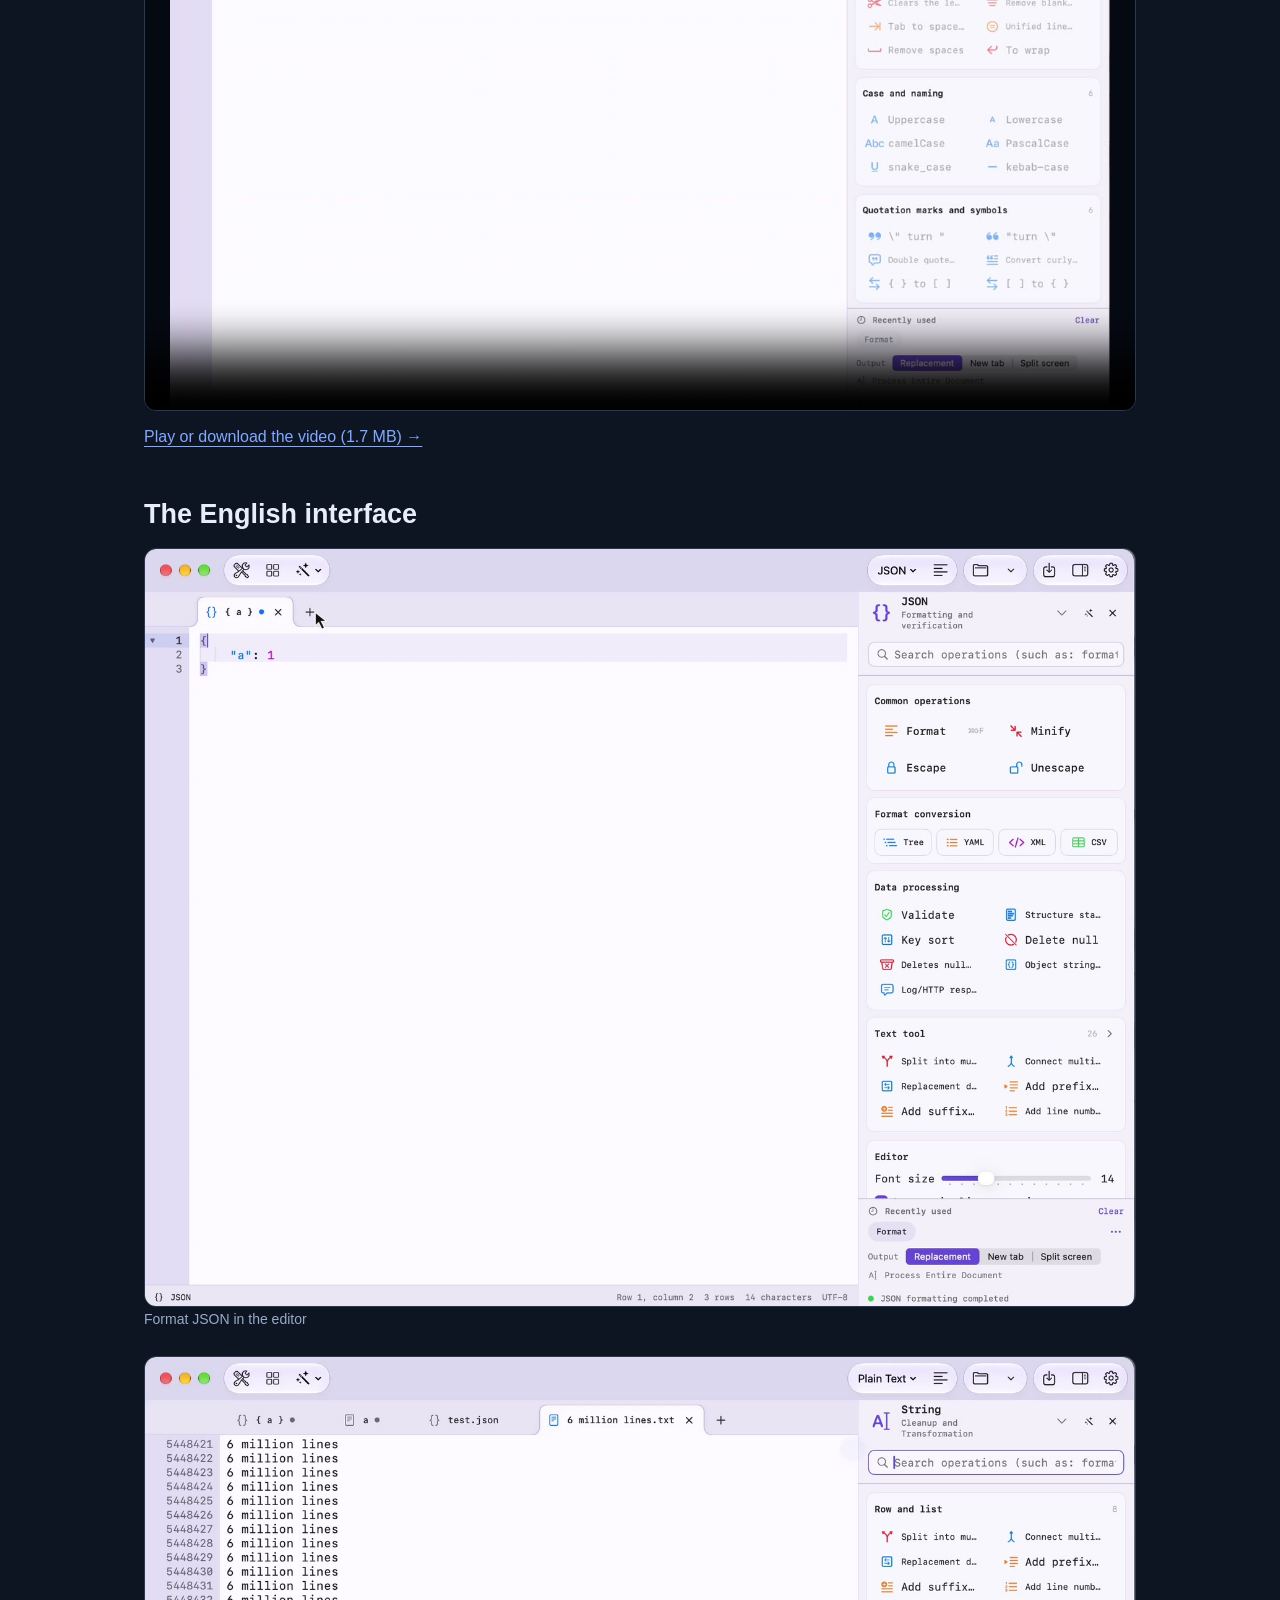
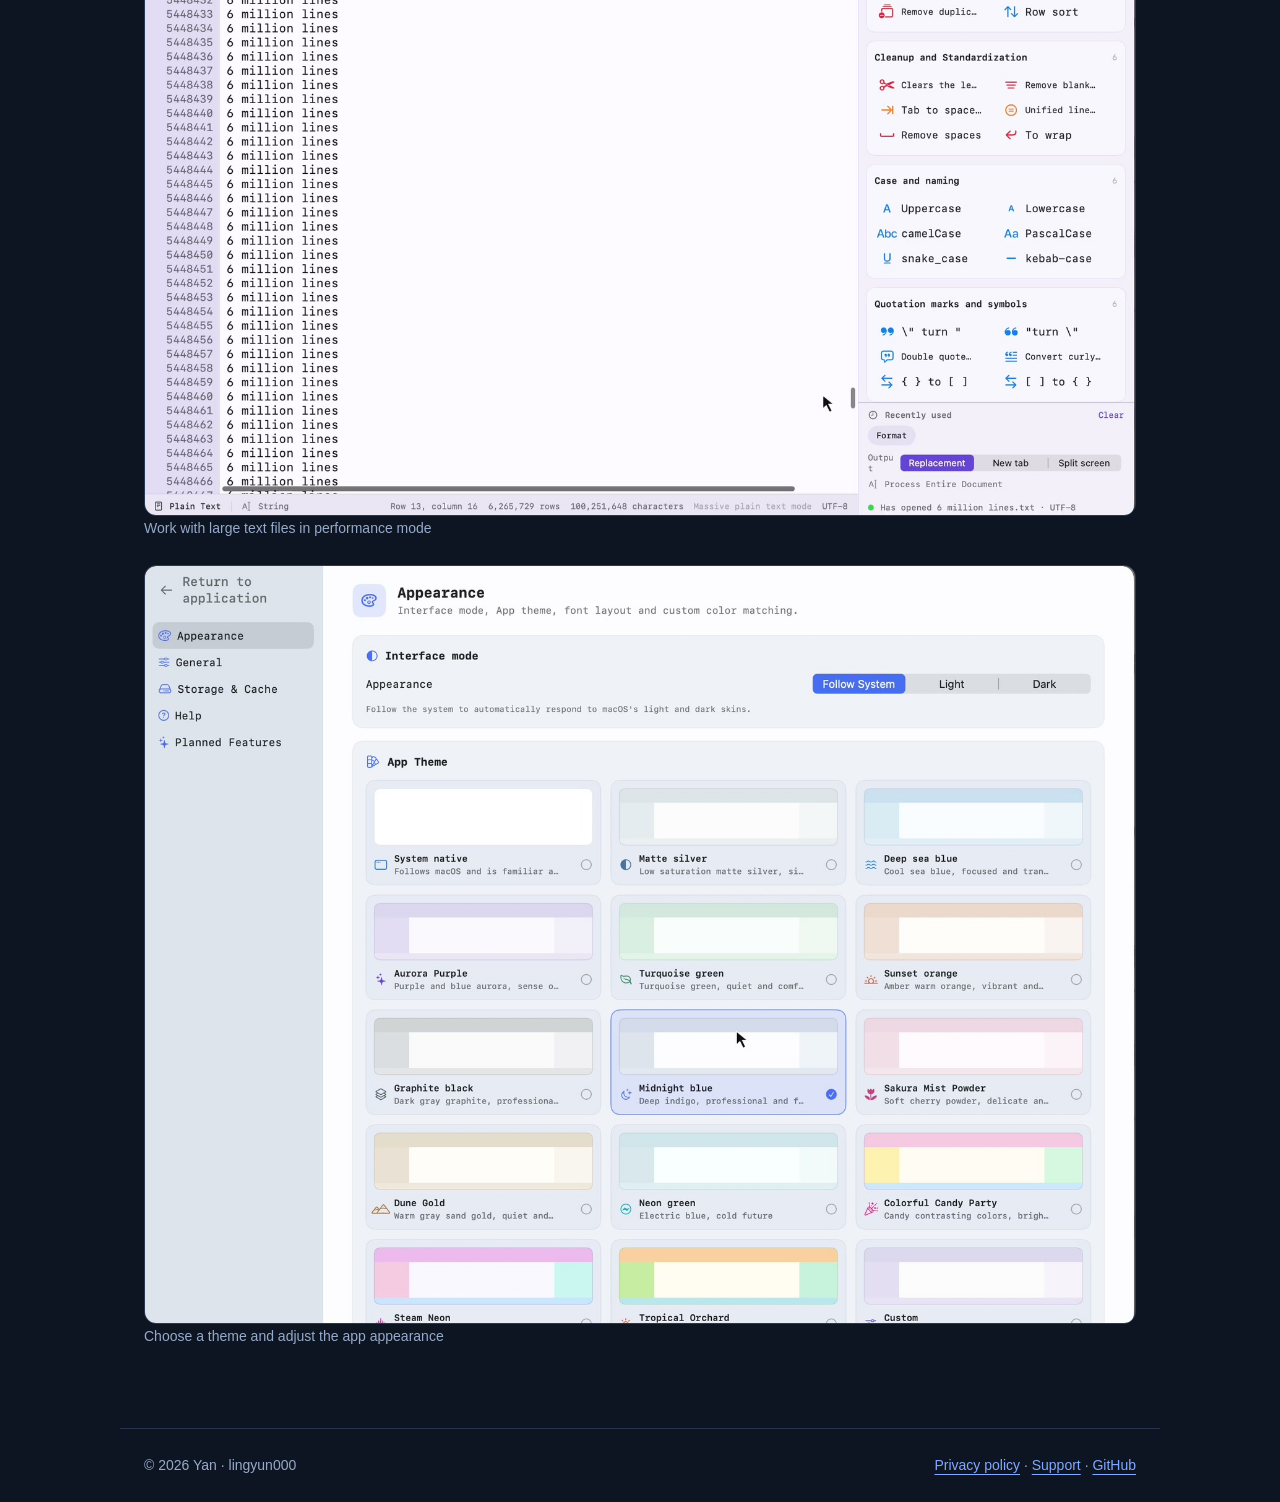
==== commit 4b03ecc8: "Publish plugin development guides and Mac App Store download" ====
--- a/index.html
+++ b/index.html
@@ -1 +1 @@
-<!doctype html><html lang="en" data-title-en="Yan.app · Mac Developer Toolbox" data-title-zh="砚 · Mac 开发工具箱" data-description-en="A native Mac text editor and developer toolbox. Watch the demo, explore features, and find support." data-description-zh="砚，macOS 原生文本编辑与开发工具箱。实机演示、功能截图与使用支持。"><head><meta charset="UTF-8"><meta name="viewport" content="width=device-width,initial-scale=1"><meta name="description" content="Yan.app: a native Mac text editor and developer toolbox. Privacy, support and a real Mac demonstration."><title>Yan.app · Mac Developer Toolbox</title><link rel="icon" href="assets/icon.png"><link rel="stylesheet" href="style.css?v=2"><script src="language.js?v=2" defer></script></head><body><div class="language-switch" role="group" aria-label="Website language"><button type="button" data-lang="en" aria-pressed="true">English</button><button type="button" data-lang="zh" aria-pressed="false">中文</button></div><div data-language="en" lang="en"><header><a class="brand" href="index.html"><img src="assets/icon.png" alt="Yan app icon">Yan.app</a><nav aria-label="Main navigation"><a href="index.html">Overview</a><a href="privacy.html">Privacy</a><a href="support.html">Support</a></nav></header><main><section class="hero"><div class="eyebrow">MACOS · TEXT & DEVELOPER TOOLS</div><h1>Text editing.<br>Tools for everyday development.</h1><p class="lead">Yan.app brings text editing, formatting, data validation and everyday developer tools into one native Mac workspace.</p><p class="muted">macOS 13 or later · No account required</p><div class="actions"><a class="button" href="#demo">Watch the demo</a><a class="button secondary" href="support.html">Get support</a></div></section><section class="cards" aria-label="Core features"><article class="card"><div class="number">01 / EDIT</div><h3>From text to structure</h3><p>Multiple tabs, syntax highlighting, find and replace, and JSON, XML and Markdown processing.</p></article><article class="card"><div class="number">02 / TOOLS</div><h3>Everyday actions, close at hand</h3><p>Encoding, hashes, timestamps, regular expressions, QR codes, text differences and structured-data tools.</p></article><article class="card"><div class="number">03 / REQUESTS</div><h3>Inspect your API</h3><p>HTTP requests, environments, response inspection and local history. You choose the destination.</p></article></section><section><h2>Local work. Network when needed.</h2><p>Text editing and conversion run on your Mac. HTTP requests, public-IP checks and optional font downloads use the network. No ads, analytics SDK or developer-operated content upload service.</p><a href="privacy.html">Read the full privacy policy →</a></section><section id="demo" class="demo"><h2>See Yan in action</h2><p>Launch Yan, format JSON, work with a large text file, and explore appearance settings.</p><video controls playsinline preload="none" poster="assets/demo-poster.jpg" width="1280" height="978"><source src="assets/yan-demo-web.mp4" type="video/mp4">Your browser does not support video playback.</video><p><a href="assets/yan-demo-web.mp4">Play or download the video (1.7 MB) →</a></p></section><section id="screenshots-en"><h2>The English interface</h2><div class="screens"><figure><a href="assets/editor-en.jpg" target="_blank" rel="noopener"><img src="assets/editor-en.jpg" alt="Format JSON in the editor" loading="lazy" width="1600" height="1224"></a><figcaption>Format JSON in the editor</figcaption></figure><figure><a href="assets/large-file-en.jpg" target="_blank" rel="noopener"><img src="assets/large-file-en.jpg" alt="Work with large text files in performance mode" loading="lazy" width="1600" height="1224"></a><figcaption>Work with large text files in performance mode</figcaption></figure><figure><a href="assets/themes-en.jpg" target="_blank" rel="noopener"><img src="assets/themes-en.jpg" alt="Choose a theme and adjust the app appearance" loading="lazy" width="1600" height="1224"></a><figcaption>Choose a theme and adjust the app appearance</figcaption></figure></div></section></main><footer><span>© 2026 Yan · lingyun000</span><span><a href="privacy.html">Privacy policy</a> · <a href="support.html">Support</a> · <a href="https://github.com/lingyun000/yan-app-support">GitHub</a></span></footer></div><div data-language="zh" lang="zh-CN" hidden><header><a class="brand" href="index.html"><img src="assets/icon.png" alt="砚应用图标">砚</a><nav aria-label="主导航"><a href="index.html">概览</a><a href="privacy.html">隐私</a><a href="support.html">支持</a></nav></header><main><section class="hero"><div class="eyebrow">MACOS · 文本与开发工具</div><h1>写清楚，理顺它。</h1><p class="lead">砚把文本编辑、格式化、数据校验与常用开发工具放在一个原生 Mac 工作台里。</p><p class="muted">支持 macOS 13 及以上 · 无需注册账号</p><div class="actions"><a class="button" href="support.html">使用支持</a><a class="button secondary" href="privacy.html">了解数据处理</a></div></section><section class="cards" aria-label="核心功能"><article class="card"><div class="number">01 / 编辑</div><h3>从文本到结构</h3><p>多标签编辑、语法高亮、查找替换和 JSON、XML、Markdown 等格式处理。</p></article><article class="card"><div class="number">02 / 工具</div><h3>常用动作随手可达</h3><p>编码转换、Hash、时间戳、正则、二维码、差异比较与结构化数据工具。</p></article><article class="card"><div class="number">03 / 请求</div><h3>查看你的 API</h3><p>HTTP 请求、环境变量、响应查看和本地请求历史；发送目标由你选择。</p></article></section><section><h2>本地工作，按需联网。</h2><p>文本编辑与转换在本机处理。HTTP 请求、主动查询公网 IP 和下载字体需要网络。没有广告、行为分析 SDK 或开发者内容上传服务。</p><a href="privacy.html">查看完整隐私政策 →</a></section><section id="demo-zh" class="demo"><h2>实机演示</h2><p>从桌面启动砚，演示 JSON 格式化、大文件编辑与外观设置。录像来自真实 Mac。</p><video controls playsinline preload="none" poster="assets/demo-poster.jpg" width="1280" height="978"><source src="assets/yan-demo-web.mp4" type="video/mp4">浏览器不支持视频播放。</video><p><a href="assets/yan-demo-web.mp4">播放或下载录像（1.7 MB）→</a></p></section><section id="screenshots"><h2>真实界面</h2><div class="screens" id="gallery"><figure><img src="assets/editor.jpg" alt="编辑，让结构清晰。 多标签文本编辑 · JSON 格式化与校验" loading="lazy" width="2880" height="1800"><figcaption>多标签文本编辑 · JSON 格式化与校验</figcaption></figure><figure><img src="assets/tools.jpg" alt="常用工具，在一个工作台。 搜索、收藏与工作标签 · 26 个工具入口" loading="lazy" width="2880" height="1800"><figcaption>搜索、收藏与工作标签 · 26 个工具入口</figcaption></figure><figure><img src="assets/base64.jpg" alt="编码转换，输入即更新。 Base64 与 Base64URL · 双向转换与文件导入" loading="lazy" width="2880" height="1800"><figcaption>Base64 与 Base64URL · 双向转换与文件导入</figcaption></figure><figure><img src="assets/http.jpg" alt="请求与响应，一目了然。 HTTP/API 工作台 · 本地演示服务器的真实响应" loading="lazy" width="2880" height="1800"><figcaption>HTTP/API 工作台 · 本地演示服务器的真实响应</figcaption></figure></div></section></main><footer><span>© 2026 砚开发者 · lingyun000</span><span><a href="privacy.html">隐私政策</a> · <a href="support.html">支持与反馈</a> · <a href="https://github.com/lingyun000/yan-app-support">GitHub</a></span></footer></div></body></html>+<!doctype html><html lang="en" data-title-en="Yan.app · Mac Developer Toolbox" data-title-zh="砚 · Mac 开发工具箱" data-description-en="A native Mac text editor and developer toolbox. Watch the demo, explore features, and find support." data-description-zh="砚，macOS 原生文本编辑与开发工具箱。实机演示、功能截图与使用支持。"><head><meta charset="UTF-8"><meta name="viewport" content="width=device-width,initial-scale=1"><meta name="description" content="Yan.app: a native Mac text editor and developer toolbox. Privacy, support and a real Mac demonstration."><title>Yan.app · Mac Developer Toolbox</title><link rel="icon" href="assets/icon.png"><link rel="stylesheet" href="style.css?v=3"><script src="language.js?v=2" defer></script></head><body><div class="language-switch" role="group" aria-label="Website language"><button type="button" data-lang="en" aria-pressed="true">English</button><button type="button" data-lang="zh" aria-pressed="false">中文</button></div><div data-language="en" lang="en"><header><a class="brand" href="index.html"><img src="assets/icon.png" alt="Yan app icon">Yan.app</a><nav aria-label="Main navigation"><a href="index.html">Overview</a><a href="privacy.html">Privacy</a><a href="plugins.html">Plugin Docs</a><a href="support.html">Support</a></nav></header><main><section class="hero"><div class="eyebrow">MACOS · TEXT & DEVELOPER TOOLS</div><h1>Text editing.<br>Tools for everyday development.</h1><p class="lead">Yan.app brings text editing, formatting, data validation and everyday developer tools into one native Mac workspace.</p><p class="muted">macOS 14 or later · No account required</p><div class="actions"><a class="button" href="https://apps.apple.com/cn/app/yan-editor/id6817160882?mt=12&amp;l=en">Download on the Mac App Store</a><a class="button secondary" href="#demo">Watch the demo</a></div></section><section class="cards" aria-label="Core features"><article class="card"><div class="number">01 / EDIT</div><h3>From text to structure</h3><p>Multiple tabs, syntax highlighting, find and replace, and JSON, XML and Markdown processing.</p></article><article class="card"><div class="number">02 / TOOLS</div><h3>Everyday actions, close at hand</h3><p>Encoding, hashes, timestamps, regular expressions, QR codes, text differences and structured-data tools.</p></article><article class="card"><div class="number">03 / REQUESTS</div><h3>Inspect your API</h3><p>HTTP requests, environments, response inspection and local history. You choose the destination.</p></article></section><section><h2>Local work. Network when needed.</h2><p>Text editing and conversion run on your Mac. HTTP requests, public-IP checks and optional font downloads use the network. No ads, analytics SDK or developer-operated content upload service.</p><a href="privacy.html">Read the full privacy policy →</a></section><section id="demo" class="demo"><h2>See Yan in action</h2><p>Launch Yan, format JSON, work with a large text file, and explore appearance settings.</p><video controls playsinline preload="none" poster="assets/demo-poster.jpg" width="1280" height="978"><source src="assets/yan-demo-web.mp4" type="video/mp4">Your browser does not support video playback.</video><p><a href="assets/yan-demo-web.mp4">Play or download the video (1.7 MB) →</a></p></section><section id="screenshots-en"><h2>The English interface</h2><div class="screens"><figure><a href="assets/editor-en.jpg" target="_blank" rel="noopener"><img src="assets/editor-en.jpg" alt="Format JSON in the editor" loading="lazy" width="1600" height="1224"></a><figcaption>Format JSON in the editor</figcaption></figure><figure><a href="assets/large-file-en.jpg" target="_blank" rel="noopener"><img src="assets/large-file-en.jpg" alt="Work with large text files in performance mode" loading="lazy" width="1600" height="1224"></a><figcaption>Work with large text files in performance mode</figcaption></figure><figure><a href="assets/themes-en.jpg" target="_blank" rel="noopener"><img src="assets/themes-en.jpg" alt="Choose a theme and adjust the app appearance" loading="lazy" width="1600" height="1224"></a><figcaption>Choose a theme and adjust the app appearance</figcaption></figure></div></section></main><footer><span>© 2026 Yan · lingyun000</span><span><a href="privacy.html">Privacy policy</a> · <a href="support.html">Support</a> · <a href="https://github.com/lingyun000/yan-app-support">GitHub</a></span></footer></div><div data-language="zh" lang="zh-CN" hidden><header><a class="brand" href="index.html"><img src="assets/icon.png" alt="砚应用图标">砚</a><nav aria-label="主导航"><a href="index.html">概览</a><a href="privacy.html">隐私</a><a href="plugins.html">插件开发</a><a href="support.html">支持</a></nav></header><main><section class="hero"><div class="eyebrow">MACOS · 文本与开发工具</div><h1>写清楚，理顺它。</h1><p class="lead">砚把文本编辑、格式化、数据校验与常用开发工具放在一个原生 Mac 工作台里。</p><p class="muted">支持 macOS 14 及以上 · 无需注册账号</p><div class="actions"><a class="button" href="https://apps.apple.com/cn/app/yan-editor/id6817160882?mt=12">在 Mac App Store 下载</a><a class="button secondary" href="#demo-zh">观看演示</a></div></section><section class="cards" aria-label="核心功能"><article class="card"><div class="number">01 / 编辑</div><h3>从文本到结构</h3><p>多标签编辑、语法高亮、查找替换和 JSON、XML、Markdown 等格式处理。</p></article><article class="card"><div class="number">02 / 工具</div><h3>常用动作随手可达</h3><p>编码转换、Hash、时间戳、正则、二维码、差异比较与结构化数据工具。</p></article><article class="card"><div class="number">03 / 请求</div><h3>查看你的 API</h3><p>HTTP 请求、环境变量、响应查看和本地请求历史；发送目标由你选择。</p></article></section><section><h2>本地工作，按需联网。</h2><p>文本编辑与转换在本机处理。HTTP 请求、主动查询公网 IP 和下载字体需要网络。没有广告、行为分析 SDK 或开发者内容上传服务。</p><a href="privacy.html">查看完整隐私政策 →</a></section><section id="demo-zh" class="demo"><h2>实机演示</h2><p>从桌面启动砚，演示 JSON 格式化、大文件编辑与外观设置。录像来自真实 Mac。</p><video controls playsinline preload="none" poster="assets/demo-poster.jpg" width="1280" height="978"><source src="assets/yan-demo-web.mp4" type="video/mp4">浏览器不支持视频播放。</video><p><a href="assets/yan-demo-web.mp4">播放或下载录像（1.7 MB）→</a></p></section><section id="screenshots"><h2>真实界面</h2><div class="screens" id="gallery"><figure><img src="assets/editor.jpg" alt="编辑，让结构清晰。 多标签文本编辑 · JSON 格式化与校验" loading="lazy" width="2880" height="1800"><figcaption>多标签文本编辑 · JSON 格式化与校验</figcaption></figure><figure><img src="assets/tools.jpg" alt="常用工具，在一个工作台。 搜索、收藏与工作标签 · 26 个工具入口" loading="lazy" width="2880" height="1800"><figcaption>搜索、收藏与工作标签 · 26 个工具入口</figcaption></figure><figure><img src="assets/base64.jpg" alt="编码转换，输入即更新。 Base64 与 Base64URL · 双向转换与文件导入" loading="lazy" width="2880" height="1800"><figcaption>Base64 与 Base64URL · 双向转换与文件导入</figcaption></figure><figure><img src="assets/http.jpg" alt="请求与响应，一目了然。 HTTP/API 工作台 · 本地演示服务器的真实响应" loading="lazy" width="2880" height="1800"><figcaption>HTTP/API 工作台 · 本地演示服务器的真实响应</figcaption></figure></div></section></main><footer><span>© 2026 砚开发者 · lingyun000</span><span><a href="privacy.html">隐私政策</a> · <a href="support.html">支持与反馈</a> · <a href="https://github.com/lingyun000/yan-app-support">GitHub</a></span></footer></div></body></html>
--- a/style.css
+++ b/style.css
@@ -2,3 +2,11 @@
 .button{background:#4575dc;color:white}.button.secondary{background:#1d2e4d;color:#b8ccff}.hero{background:radial-gradient(ellipse at 80% 10%,#21385b55,transparent 65%)}
 
 [hidden]{display:none!important}.language-switch{max-width:1040px;margin:0 auto;padding:14px 24px 0;display:flex;justify-content:flex-end;gap:8px}.language-switch button{font:inherit;font-size:14px;color:#a9b8d0;background:#141f32;border:1px solid #293952;border-radius:8px;padding:5px 14px;cursor:pointer}.language-switch button[aria-pressed="true"]{color:#e7edfa;border-color:#83a8ff;background:#1e3051}.language-switch button:focus-visible{outline:3px solid #508ee8;outline-offset:3px}.demo{margin:44px 0}.demo video{display:block;width:100%;height:auto;max-height:80vh;background:#050912;border:1px solid #293952;border-radius:12px;object-fit:contain}@media(max-width:700px){header{flex-wrap:wrap}.brand{white-space:nowrap}.demo video{max-height:none}}
+
+nav{flex-wrap:wrap;row-gap:8px}
+.guide pre,.guide .table-scroll{overflow:auto}
+.guide pre{background:#141f32;border:1px solid #293952;border-radius:10px;padding:16px}
+.guide pre code{overflow-wrap:normal}
+.guide blockquote{border-left:3px solid #83a8ff;background:#17253c;margin:20px 0;padding:4px 18px}
+.guide [id]{scroll-margin-top:20px}
+.guide table{display:table}
